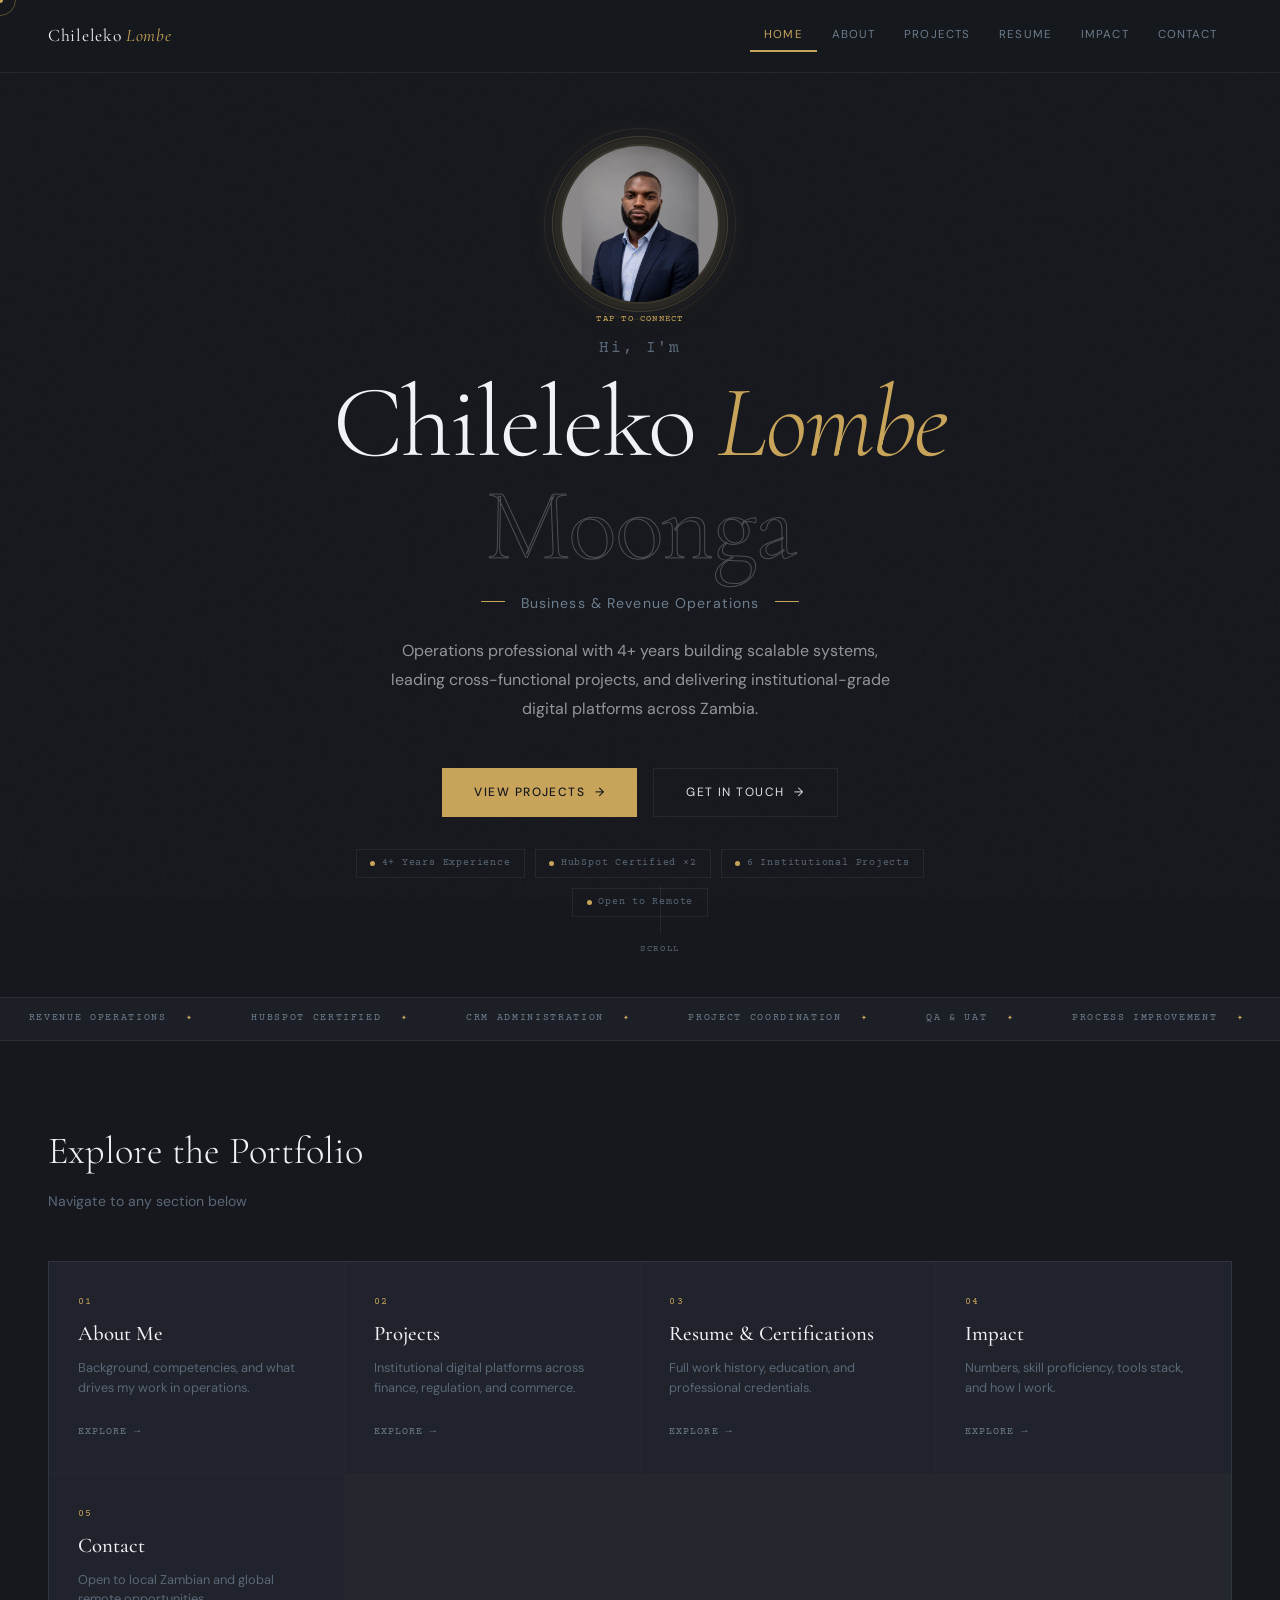
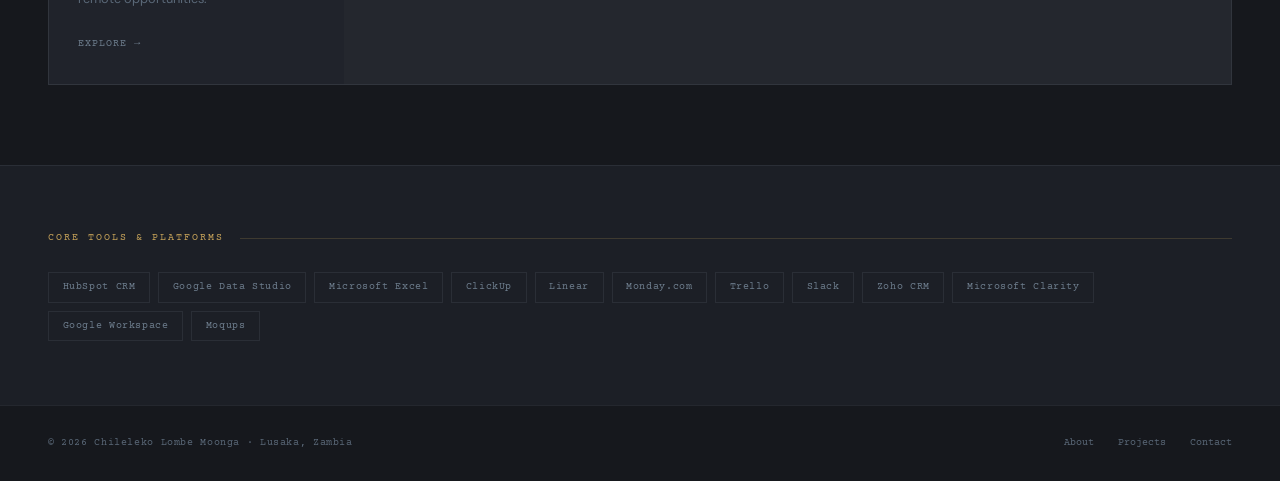
==== index.html @ 18886922 "Add files via upload" ====
<!DOCTYPE html>
<html lang="en">
<head>
  <meta charset="UTF-8"/>
  <meta name="viewport" content="width=device-width, initial-scale=1.0"/>
  <link rel="icon" type="image/svg+xml" href="favicon.svg">
  <meta name="theme-color" content="#1a1a1f">
  <title>Chileleko Lombe Moonga — Business & Revenue Operations</title>
  <link rel="preconnect" href="https://fonts.googleapis.com">
  <link href="https://fonts.googleapis.com/css2?family=Cormorant+Garamond:ital,wght@0,300;0,400;0,500;1,300;1,400&family=DM+Sans:wght@300;400;500&family=Courier+Prime&display=swap" rel="stylesheet">
  <style>
    *, *::before, *::after { box-sizing: border-box; margin: 0; padding: 0; }

    :root {
      color-scheme: dark;
      --bg:         #16181d;
      --bg-mid:     #1c1f26;
      --bg-card:    #20232b;
      --bg-hover:   #252931;
      --gold:       #c8a45a;
      --gold-light: #dfc07e;
      --silver:     #a8b4c0;
      --silver-dim: #6e7e8e;
      --cream:      #dde2e8;
      --white:      #f0f2f5;
      --muted:      #5a6878;
      --border:     rgba(168,180,192,0.1);
      --border-gold:rgba(200,164,90,0.2);
      --green:      #4db885;
    }

    html { scroll-behavior: smooth; background: #16181d; }

    body {
      font-family: 'DM Sans', sans-serif;
      background: #16181d !important;
      color: #dde2e8 !important;
      line-height: 1.6;
      overflow-x: hidden;
      min-height: 100vh;
      cursor: none;
    }

    /* ── CUSTOM CURSOR ── */
    .cursor-dot {
      width: 6px; height: 6px;
      background: var(--gold);
      border-radius: 50%;
      position: fixed; pointer-events: none; z-index: 9999;
      transform: translate(-50%, -50%);
      transition: transform 0.1s;
    }

    .cursor-ring {
      width: 32px; height: 32px;
      border: 1px solid rgba(200,164,90,0.4);
      border-radius: 50%;
      position: fixed; pointer-events: none; z-index: 9998;
      transform: translate(-50%, -50%);
      transition: all 0.15s ease;
    }

    .cursor-ring.hover {
      width: 48px; height: 48px;
      border-color: var(--gold);
      background: rgba(200,164,90,0.06);
    }

    /* ── GRAIN ── */
    body::after {
      content: '';
      position: fixed; inset: 0;
      background-image: url("data:image/svg+xml,%3Csvg viewBox='0 0 256 256' xmlns='http://www.w3.org/2000/svg'%3E%3Cfilter id='n'%3E%3CfeTurbulence type='fractalNoise' baseFrequency='0.9' numOctaves='4' stitchTiles='stitch'/%3E%3C/filter%3E%3Crect width='100%25' height='100%25' filter='url(%23n)' opacity='0.04'/%3E%3C/svg%3E");
      pointer-events: none; z-index: 1; opacity: 0.5;
    }

    /* ── NAV ── */
    nav {
      position: fixed; top: 0; left: 0; right: 0; z-index: 100;
      display: flex; justify-content: space-between; align-items: center;
      padding: 1.2rem 3rem;
      background: rgba(22,24,29,0.88);
      backdrop-filter: blur(16px);
      border-bottom: 1px solid var(--border);
    }

    .nav-logo {
      font-family: 'Cormorant Garamond', serif;
      font-size: 1.1rem; font-weight: 400; letter-spacing: 0.04em;
      color: var(--white); text-decoration: none;
    }

    .nav-logo em { font-style: italic; color: var(--gold); }

    .nav-links { display: flex; gap: 0; list-style: none; }

    .nav-links a {
      display: block; padding: 0.4rem 0.9rem;
      font-size: 0.72rem; letter-spacing: 0.1em; text-transform: uppercase;
      color: var(--silver-dim); text-decoration: none;
      border-bottom: 2px solid transparent;
      transition: color 0.2s, border-color 0.2s;
    }

    .nav-links a:hover, .nav-links a.active {
      color: var(--gold); border-color: var(--gold);
    }

    /* ── HERO ── */
    .hero {
      min-height: 100vh;
      position: relative; overflow: hidden;
      display: flex; flex-direction: column;
      align-items: center; justify-content: center;
      padding: 9rem 3rem 5rem;
      text-align: center;
    }

    /* Photo circle */
    .hero-photo-wrap {
      position: relative; z-index: 2; margin-bottom: 2rem;
      opacity: 0; animation: fadeSlideUp 0.8s ease forwards; animation-delay: 0.1s;
    }

    .hero-photo-circle {
      width: 160px; height: 160px; border-radius: 50%;
      overflow: hidden; position: relative;
      border: 2px solid var(--border-gold);
      box-shadow: 0 0 0 6px rgba(200,164,90,0.07), 0 0 40px rgba(200,164,90,0.12);
      transition: box-shadow 0.4s ease;
      cursor: pointer;
    }

    .hero-photo-circle:hover {
      box-shadow: 0 0 0 8px rgba(200,164,90,0.12), 0 0 60px rgba(200,164,90,0.2);
    }

    .hero-photo-circle img {
      width: 100%; height: 100%;
      object-fit: cover; object-position: center top;
      display: block; filter: grayscale(10%);
      transition: filter 0.4s ease, transform 0.4s ease;
    }

    .hero-photo-circle:hover img { filter: grayscale(0%); transform: scale(1.04); }

    /* Tap hint ring animation */
    .photo-ring {
      position: absolute; inset: -8px; border-radius: 50%;
      border: 1px solid rgba(200,164,90,0.25);
      animation: ringPulse 3s ease-in-out infinite;
      pointer-events: none;
    }

    .photo-ring-2 {
      position: absolute; inset: -16px; border-radius: 50%;
      border: 1px solid rgba(200,164,90,0.1);
      animation: ringPulse 3s ease-in-out infinite; animation-delay: 0.5s;
      pointer-events: none;
    }

    @keyframes ringPulse {
      0%,100% { opacity: 1; transform: scale(1); }
      50%      { opacity: 0.4; transform: scale(1.03); }
    }

    /* Tap hint label */
    .tap-hint {
      position: absolute; bottom: -22px; left: 50%; transform: translateX(-50%);
      font-family: 'Courier Prime', monospace;
      font-size: 0.55rem; letter-spacing: 0.14em; text-transform: uppercase;
      color: var(--gold); white-space: nowrap;
      animation: blink 2.5s ease-in-out infinite;
    }

    @keyframes blink { 0%,100%{opacity:1} 50%{opacity:0.25} }

    /* Reveal overlay */
    .reveal-overlay {
      position: fixed; inset: 0;
      background: rgba(22,24,29,0.96);
      backdrop-filter: blur(12px);
      display: flex; flex-direction: column;
      align-items: center; justify-content: center;
      gap: 1.4rem; padding: 2.5rem;
      opacity: 0; pointer-events: none;
      transition: opacity 0.35s ease;
      z-index: 999;
    }

    .reveal-overlay.show { opacity: 1; pointer-events: all; }

    .reveal-photo-mini {
      width: 72px; height: 72px; border-radius: 50%; overflow: hidden;
      border: 2px solid var(--border-gold);
      margin-bottom: 0.5rem;
    }

    .reveal-photo-mini img { width: 100%; height: 100%; object-fit: cover; object-position: center top; }

    .reveal-joke {
      font-family: 'Cormorant Garamond', serif;
      font-size: 1.15rem; font-style: italic;
      color: var(--gold-light); text-align: center; line-height: 1.65;
      max-width: 320px;
    }

    .reveal-divider {
      width: 40px; height: 1px; background: var(--border-gold);
    }

    .reveal-joke-punchline {
      font-family: 'Courier Prime', monospace;
      font-size: 0.6rem; letter-spacing: 0.1em; text-transform: uppercase;
      color: var(--muted); text-align: center;
    }

    .reveal-contact { display: flex; flex-direction: column; gap: 0.6rem; width: 100%; max-width: 300px; }

    .reveal-contact-item {
      display: flex; align-items: center; gap: 0.8rem;
      padding: 0.7rem 1rem;
      border: 1px solid var(--border);
      text-decoration: none;
      transition: border-color 0.2s, background 0.2s;
    }

    .reveal-contact-item:hover { border-color: var(--border-gold); background: var(--bg-card); }
    .reveal-contact-item svg { flex-shrink: 0; color: var(--gold); }
    .reveal-contact-item span { font-size: 0.82rem; color: var(--cream); }

    .reveal-close {
      font-family: 'Courier Prime', monospace;
      font-size: 0.62rem; letter-spacing: 0.14em; text-transform: uppercase;
      color: var(--muted); cursor: pointer; margin-top: 0.5rem;
      transition: color 0.2s;
    }

    .reveal-close:hover { color: var(--gold); }

    /* Hero text */
    .hero-content {
      position: relative; z-index: 2;
      display: flex; flex-direction: column;
      align-items: center; max-width: 700px;
    }

    .hero-greeting {
      font-size: 1rem; color: var(--muted); margin-bottom: 0.6rem;
      font-family: 'Courier Prime', monospace; letter-spacing: 0.1em;
      opacity: 0; animation: fadeSlideUp 0.7s ease forwards; animation-delay: 0.3s;
    }

    .hero-name {
      font-family: 'Cormorant Garamond', serif;
      font-size: clamp(3rem, 8vw, 6.5rem);
      font-weight: 300; line-height: 1; letter-spacing: -0.02em;
      color: var(--white); margin-bottom: 1rem;
      opacity: 0; animation: fadeSlideUp 0.8s ease forwards; animation-delay: 0.4s;
    }

    .hero-name .italic { font-style: italic; color: var(--gold); }
    .hero-name .outline { -webkit-text-stroke: 1px rgba(240,242,245,0.25); color: transparent; }

    .hero-role-wrap {
      display: flex; align-items: center; gap: 1rem; margin-bottom: 1.6rem;
      opacity: 0; animation: fadeSlideUp 0.8s ease forwards; animation-delay: 0.5s;
    }

    .role-line { width: 24px; height: 1px; background: var(--gold); flex-shrink: 0; }

    .hero-role {
      font-size: 0.88rem; letter-spacing: 0.08em;
      color: var(--silver-dim); overflow: hidden; height: 1.4em;
    }

    .role-ticker::before { content: "Business & Revenue Operations"; animation: tickerText 8s steps(1) infinite; }

    @keyframes tickerText {
      0%   { content: "Business & Revenue Operations"; }
      25%  { content: "CRM & HubSpot Specialist"; }
      50%  { content: "Cross-functional Project Coordinator"; }
      75%  { content: "QA & Process Improvement"; }
    }

    .hero-desc {
      font-size: 1rem; color: rgba(221,226,232,0.62);
      max-width: 520px; line-height: 1.8; margin-bottom: 2.8rem; text-align: center;
      opacity: 0; animation: fadeSlideUp 0.8s ease forwards; animation-delay: 0.6s;
    }

    .hero-ctas {
      display: flex; gap: 1rem; flex-wrap: wrap; justify-content: center;
      opacity: 0; animation: fadeSlideUp 0.8s ease forwards; animation-delay: 0.72s;
    }

    .btn-primary {
      position: relative; overflow: hidden;
      display: inline-flex; align-items: center; gap: 0.6rem;
      padding: 0.85rem 2rem;
      background: var(--gold); color: var(--bg);
      font-size: 0.75rem; font-weight: 500; letter-spacing: 0.12em; text-transform: uppercase;
      text-decoration: none; border: none; cursor: none;
      transition: transform 0.2s;
    }

    .btn-primary::before {
      content: ''; position: absolute; inset: 0;
      background: linear-gradient(120deg, transparent 30%, rgba(255,255,255,0.2) 50%, transparent 70%);
      transform: translateX(-100%); transition: transform 0.5s ease;
    }

    .btn-primary:hover { transform: translateY(-2px); }
    .btn-primary:hover::before { transform: translateX(100%); }
    .btn-arrow { display: inline-block; transition: transform 0.25s; }
    .btn-primary:hover .btn-arrow { transform: translateX(4px); }

    .btn-ghost {
      position: relative; overflow: hidden;
      display: inline-flex; align-items: center; gap: 0.6rem;
      padding: 0.85rem 2rem; background: transparent; color: var(--cream);
      font-size: 0.75rem; letter-spacing: 0.12em; text-transform: uppercase;
      text-decoration: none; border: 1px solid var(--border); cursor: none;
      transition: border-color 0.25s, color 0.25s, transform 0.2s;
    }

    .btn-ghost::before {
      content: ''; position: absolute; inset: 0;
      background: var(--border); transform: scaleX(0); transform-origin: left;
      transition: transform 0.3s ease;
    }

    .btn-ghost:hover { border-color: var(--silver); color: var(--white); transform: translateY(-2px); }
    .btn-ghost:hover::before { transform: scaleX(1); }
    .btn-ghost span, .btn-ghost .btn-arrow { position: relative; z-index: 1; }
    .btn-ghost .btn-arrow { transition: transform 0.25s; }
    .btn-ghost:hover .btn-arrow { transform: translateX(4px); }

    /* Stat chips below buttons */
    .hero-chips {
      display: flex; gap: 0.6rem; flex-wrap: wrap; justify-content: center;
      margin-top: 2rem;
      opacity: 0; animation: fadeSlideUp 0.8s ease forwards; animation-delay: 0.85s;
    }

    .hero-chip {
      display: flex; align-items: center; gap: 0.4rem;
      padding: 0.35rem 0.85rem;
      border: 1px solid var(--border);
      font-family: 'Courier Prime', monospace;
      font-size: 0.62rem; letter-spacing: 0.08em; color: var(--muted);
      transition: border-color 0.2s, color 0.2s;
    }

    .hero-chip:hover { border-color: var(--border-gold); color: var(--gold); }
    .hero-chip-dot { width: 5px; height: 5px; border-radius: 50%; background: var(--gold); flex-shrink: 0; }

    /* Scroll indicator */
    .scroll-indicator {
      position: absolute; bottom: 2.5rem; left: 50%; transform: translateX(-50%);
      display: flex; flex-direction: column; align-items: center; gap: 0.5rem;
      opacity: 0; animation: fadeSlideUp 0.8s ease forwards; animation-delay: 1s;
      z-index: 2;
    }

    .scroll-track {
      width: 1px; height: 48px; background: var(--border);
      position: relative; overflow: hidden;
    }

    .scroll-fill {
      position: absolute; top: 0; left: 0; right: 0; background: var(--gold);
      animation: scrollFill 2s ease-in-out infinite;
    }

    @keyframes scrollFill {
      0%   { height: 0%; top: 0; }
      50%  { height: 100%; top: 0; }
      100% { height: 0%; top: 100%; }
    }

    .scroll-text {
      font-family: 'Courier Prime', monospace;
      font-size: 0.58rem; letter-spacing: 0.18em; text-transform: uppercase; color: var(--muted);
    }

    @keyframes fadeSlideUp { from{opacity:0;transform:translateY(20px)} to{opacity:1;transform:translateY(0)} }

    @media (max-width: 768px) {
      .hero { padding: 8rem 1.4rem 4rem; }
      .hero-photo-circle { width: 130px; height: 130px; }
    }

    @media (max-width: 520px) {
      .nav-links { display: none; }
      body { cursor: auto; }
      .cursor-dot, .cursor-ring { display: none; }
      .btn-primary, .btn-ghost { cursor: pointer; }
    }

    
        /* ── MARQUEE ── */
    .marquee-wrap {
      overflow: hidden; border-top: 1px solid var(--border);
      border-bottom: 1px solid var(--border);
      padding: 0.8rem 0;
      background: var(--bg-mid);
      position: relative; z-index: 2;
    }

    .marquee-track {
      display: flex; width: max-content;
      animation: marquee 24s linear infinite;
    }

    .marquee-item {
      display: inline-flex; align-items: center; gap: 1.2rem;
      padding: 0 1.8rem;
      font-family: 'Courier Prime', monospace;
      font-size: 0.65rem; letter-spacing: 0.16em; text-transform: uppercase;
      color: var(--silver-dim); white-space: nowrap;
    }

    .marquee-item .dot { color: var(--gold); font-size: 0.45rem; }

    @keyframes marquee { from{transform:translateX(0)} to{transform:translateX(-50%)} }

    /* ── QUICK NAV CARDS ── */
    .cards-section {
      position: relative; z-index: 2;
      padding: 5rem 3rem;
    }

    .cards-heading {
      font-family: 'Cormorant Garamond', serif;
      font-size: clamp(1.6rem, 3vw, 2.4rem); font-weight: 300;
      color: var(--white); margin-bottom: 0.5rem;
    }

    .cards-sub {
      font-size: 0.88rem; color: var(--muted);
      margin-bottom: 3rem;
    }

    .cards-grid {
      display: grid;
      grid-template-columns: repeat(auto-fill, minmax(260px, 1fr));
      gap: 1px; background: var(--border);
      border: 1px solid var(--border);
    }

    .nav-card {
      background: var(--bg-card);
      padding: 2rem 1.8rem;
      text-decoration: none;
      display: flex; flex-direction: column;
      gap: 0.5rem;
      transition: background 0.25s;
      position: relative; overflow: hidden;
      cursor: none;
    }

    .nav-card-shine {
      position: absolute; inset: 0;
      background: linear-gradient(135deg, transparent 40%, rgba(200,164,90,0.04) 60%, transparent 80%);
      opacity: 0; transition: opacity 0.3s;
    }

    .nav-card:hover { background: var(--bg-hover); }
    .nav-card:hover .nav-card-shine { opacity: 1; }

    .nav-card-bar {
      position: absolute; bottom: 0; left: 0;
      height: 2px; width: 0;
      background: linear-gradient(to right, var(--gold), var(--gold-light));
      transition: width 0.35s ease;
    }

    .nav-card:hover .nav-card-bar { width: 100%; }

    .nav-card-num {
      font-family: 'Courier Prime', monospace;
      font-size: 0.6rem; letter-spacing: 0.14em; color: var(--gold);
    }

    .nav-card-title {
      font-family: 'Cormorant Garamond', serif;
      font-size: 1.3rem; font-weight: 500; color: var(--white);
    }

    .nav-card-desc {
      font-size: 0.8rem; color: var(--muted); line-height: 1.5;
    }

    .nav-card-arrow {
      margin-top: auto; padding-top: 1.2rem;
      font-size: 0.9rem; color: var(--silver-dim);
      display: flex; align-items: center; gap: 0.4rem;
      font-family: 'Courier Prime', monospace;
      font-size: 0.65rem; letter-spacing: 0.1em; text-transform: uppercase;
      transition: color 0.2s, gap 0.2s;
    }

    .nav-card:hover .nav-card-arrow { color: var(--gold); gap: 0.7rem; }

    /* ── TOOLS STRIP ── */
    .tools-strip {
      position: relative; z-index: 2;
      padding: 4rem 3rem;
      border-top: 1px solid var(--border);
      background: var(--bg-mid);
    }

    .tools-label {
      font-family: 'Courier Prime', monospace;
      font-size: 0.62rem; letter-spacing: 0.2em; text-transform: uppercase;
      color: var(--gold); margin-bottom: 1.6rem;
      display: flex; align-items: center; gap: 1rem;
    }

    .tools-label::after {
      content: ''; flex: 1; height: 1px; background: var(--border-gold);
    }

    .tools-row { display: flex; flex-wrap: wrap; gap: 0.5rem; }

    .tool-chip {
      padding: 0.38rem 0.85rem;
      border: 1px solid var(--border);
      background: transparent;
      font-family: 'Courier Prime', monospace;
      font-size: 0.65rem; letter-spacing: 0.06em;
      color: var(--silver-dim);
      transition: border-color 0.2s, color 0.2s, background 0.2s;
    }

    .tool-chip:hover {
      border-color: var(--gold); color: var(--gold);
      background: rgba(200,164,90,0.05);
    }

    /* ── FOOTER ── */
    footer {
      position: relative; z-index: 2;
      padding: 1.8rem 3rem;
      border-top: 1px solid var(--border);
      display: flex; justify-content: space-between; align-items: center;
    }

    .footer-copy {
      font-family: 'Courier Prime', monospace;
      font-size: 0.65rem; color: var(--muted); letter-spacing: 0.06em;
    }

    .footer-links { display: flex; gap: 1.5rem; }

    .footer-links a {
      font-family: 'Courier Prime', monospace;
      font-size: 0.65rem; color: var(--muted);
      text-decoration: none; transition: color 0.2s;
    }

    .footer-links a:hover { color: var(--gold); }

    /* ── ANIMATIONS ── */
    @keyframes fadeSlideUp {
      from { opacity: 0; transform: translateY(24px); }
      to   { opacity: 1; transform: translateY(0); }
    }

    @keyframes fadeSlideLeft {
      from { opacity: 0; transform: translateX(24px); }
      to   { opacity: 1; transform: translateX(0); }
    }

    /* ── RESPONSIVE ── */
    @media (max-width: 960px) {
      .hero {
        grid-template-columns: 1fr;
        grid-template-rows: auto auto auto;
      }
      .hero-photo-wrap { grid-column: 1; grid-row: 1; margin-bottom: 1rem; }
      .hero-photo-frame { width: 160px; height: 200px; margin: 0 auto; }
      .hero-content { grid-column: 1 !important; grid-row: 2 !important; }
      .scroll-indicator { grid-column: 1; grid-row: 3; position: static; margin-top: 2rem; flex-direction: row; }
    }

    @media (max-width: 768px) {
      nav { padding: 1rem 1.4rem; }
      .nav-links a { padding: 0.4rem 0.55rem; font-size: 0.65rem; }
      .hero { padding: 8rem 1.4rem 4rem; }
      .cards-section, .tools-strip { padding-left: 1.4rem; padding-right: 1.4rem; }
      .scroll-indicator { display: none; }
      footer { padding: 1.5rem 1.4rem; flex-direction: column; gap: 0.8rem; }
    }

    @media (max-width: 520px) {
      .nav-links { display: none; }
      body { cursor: auto; }
      .cursor-dot, .cursor-ring { display: none; }
    }
  </style>
</head>
<body>

<div class="cursor-dot" id="cursorDot"></div>
<div class="cursor-ring" id="cursorRing"></div>

<nav>
  <a class="nav-logo" href="index.html">Chileleko <em>Lombe</em></a>
  <ul class="nav-links">
    <li><a href="index.html" class="active">Home</a></li>
    <li><a href="about.html">About</a></li>
    <li><a href="projects.html">Projects</a></li>
    <li><a href="resume.html">Resume</a></li>
    <li><a href="impact.html">Impact</a></li>
    <li><a href="contact.html">Contact</a></li>
  </ul>
</nav>

<!-- HERO -->
<section class="hero">
  <div class="hero-orb orb-1"></div>
  <div class="hero-orb orb-2"></div>
  <div class="hero-orb orb-3"></div>
  <div class="hero-grid"></div>

  <!-- Reveal overlay (tap on photo) -->
  <div class="reveal-overlay" id="revealOverlay" onclick="closeReveal(event)">
    <div class="reveal-photo-mini">
      <img src="profile.jpg" alt="Chileleko Lombe Moonga"/>
    </div>
    <div class="reveal-joke">"I don't always close deals — but when I do, I've already automated the follow-up sequence."</div>
    <div class="reveal-divider"></div>
    <div class="reveal-joke-punchline">— A RevOps professional, probably</div>
    <div class="reveal-contact">
      <a href="mailto:ChilelekoLM@Outlook.com" class="reveal-contact-item">
        <svg width="14" height="14" viewBox="0 0 24 24" fill="none" stroke="currentColor" stroke-width="1.5"><rect x="2" y="4" width="20" height="16" rx="2"/><polyline points="2,4 12,13 22,4"/></svg>
        <span>ChilelekoLM@Outlook.com</span>
      </a>
      <a href="tel:+260779595783" class="reveal-contact-item">
        <svg width="14" height="14" viewBox="0 0 24 24" fill="none" stroke="currentColor" stroke-width="1.5"><path d="M22 16.92v3a2 2 0 0 1-2.18 2 19.79 19.79 0 0 1-8.63-3.07A19.5 19.5 0 0 1 4.15 12a19.79 19.79 0 0 1-3.07-8.67A2 2 0 0 1 3.06 2h3a2 2 0 0 1 2 1.72c.127.96.361 1.903.7 2.81a2 2 0 0 1-.45 2.11L7.09 9.91a16 16 0 0 0 6 6l1.27-1.27a2 2 0 0 1 2.11-.45c.907.339 1.85.573 2.81.7A2 2 0 0 1 21 16.92z"/></svg>
        <span>+260 779 595 783</span>
      </a>
    </div>
    <span class="reveal-close" onclick="closeReveal()">✕ tap anywhere to close</span>
  </div>

  <!-- Circular photo -->
  <div class="hero-photo-wrap">
    <div class="hero-photo-circle" onclick="openReveal()" id="photoCircle">
      <img src="profile.jpg" alt="Chileleko Lombe Moonga"/>
    </div>
    <div class="photo-ring"></div>
    <div class="photo-ring-2"></div>
    <span class="tap-hint">tap to connect</span>
  </div>

  <!-- Text content -->
  <div class="hero-content">
    <div class="hero-greeting">Hi, I'm</div>
    <h1 class="hero-name">
      Chileleko <span class="italic">Lombe</span><br>
      <span class="outline">Moonga</span>
    </h1>
    <div class="hero-role-wrap">
      <span class="role-line"></span>
      <span class="hero-role"><span class="role-ticker"></span></span>
      <span class="role-line"></span>
    </div>
    <p class="hero-desc">
      Operations professional with 4+ years building scalable systems, leading cross-functional projects, and delivering institutional-grade digital platforms across Zambia.
    </p>
    <div class="hero-ctas">
      <a href="projects.html" class="btn-primary">View Projects <span class="btn-arrow">→</span></a>
      <a href="contact.html" class="btn-ghost"><span>Get in Touch</span><span class="btn-arrow">→</span></a>
    </div>
    <div class="hero-chips">
      <span class="hero-chip"><span class="hero-chip-dot"></span>4+ Years Experience</span>
      <span class="hero-chip"><span class="hero-chip-dot"></span>HubSpot Certified ×2</span>
      <span class="hero-chip"><span class="hero-chip-dot"></span>6 Institutional Projects</span>
      <span class="hero-chip"><span class="hero-chip-dot"></span>Open to Remote</span>
    </div>
  </div>

  <div class="scroll-indicator">
    <div class="scroll-track"><div class="scroll-fill"></div></div>
    <span class="scroll-text">Scroll</span>
  </div>
</section>

<!-- MARQUEE -->
<div class="marquee-wrap" aria-hidden="true">
  <div class="marquee-track">
    <span class="marquee-item">Revenue Operations <span class="dot">✦</span></span>
    <span class="marquee-item">HubSpot Certified <span class="dot">✦</span></span>
    <span class="marquee-item">CRM Administration <span class="dot">✦</span></span>
    <span class="marquee-item">Project Coordination <span class="dot">✦</span></span>
    <span class="marquee-item">QA &amp; UAT <span class="dot">✦</span></span>
    <span class="marquee-item">Process Improvement <span class="dot">✦</span></span>
    <span class="marquee-item">KPI Dashboards <span class="dot">✦</span></span>
    <span class="marquee-item">Workflow Automation <span class="dot">✦</span></span>
    <span class="marquee-item">Vendor Management <span class="dot">✦</span></span>
    <span class="marquee-item">Stakeholder Communication <span class="dot">✦</span></span>
    <span class="marquee-item">Revenue Operations <span class="dot">✦</span></span>
    <span class="marquee-item">HubSpot Certified <span class="dot">✦</span></span>
    <span class="marquee-item">CRM Administration <span class="dot">✦</span></span>
    <span class="marquee-item">Project Coordination <span class="dot">✦</span></span>
    <span class="marquee-item">QA &amp; UAT <span class="dot">✦</span></span>
    <span class="marquee-item">Process Improvement <span class="dot">✦</span></span>
    <span class="marquee-item">KPI Dashboards <span class="dot">✦</span></span>
    <span class="marquee-item">Workflow Automation <span class="dot">✦</span></span>
    <span class="marquee-item">Vendor Management <span class="dot">✦</span></span>
    <span class="marquee-item">Stakeholder Communication <span class="dot">✦</span></span>
  </div>
</div>

<!-- CARDS -->
<section class="cards-section">
  <h2 class="cards-heading">Explore the Portfolio</h2>
  <p class="cards-sub">Navigate to any section below</p>
  <div class="cards-grid">
    <a href="about.html" class="nav-card">
      <div class="nav-card-shine"></div>
      <span class="nav-card-num">01</span>
      <span class="nav-card-title">About Me</span>
      <span class="nav-card-desc">Background, competencies, and what drives my work in operations.</span>
      <span class="nav-card-arrow">Explore →</span>
      <div class="nav-card-bar"></div>
    </a>
    <a href="projects.html" class="nav-card">
      <div class="nav-card-shine"></div>
      <span class="nav-card-num">02</span>
      <span class="nav-card-title">Projects</span>
      <span class="nav-card-desc">Institutional digital platforms across finance, regulation, and commerce.</span>
      <span class="nav-card-arrow">Explore →</span>
      <div class="nav-card-bar"></div>
    </a>
    <a href="resume.html" class="nav-card">
      <div class="nav-card-shine"></div>
      <span class="nav-card-num">03</span>
      <span class="nav-card-title">Resume &amp; Certifications</span>
      <span class="nav-card-desc">Full work history, education, and professional credentials.</span>
      <span class="nav-card-arrow">Explore →</span>
      <div class="nav-card-bar"></div>
    </a>
    <a href="impact.html" class="nav-card">
      <div class="nav-card-shine"></div>
      <span class="nav-card-num">04</span>
      <span class="nav-card-title">Impact</span>
      <span class="nav-card-desc">Numbers, skill proficiency, tools stack, and how I work.</span>
      <span class="nav-card-arrow">Explore →</span>
      <div class="nav-card-bar"></div>
    </a>
    <a href="contact.html" class="nav-card">
      <div class="nav-card-shine"></div>
      <span class="nav-card-num">05</span>
      <span class="nav-card-title">Contact</span>
      <span class="nav-card-desc">Open to local Zambian and global remote opportunities.</span>
      <span class="nav-card-arrow">Explore →</span>
      <div class="nav-card-bar"></div>
    </a>
  </div>
</section>

<!-- TOOLS -->
<div class="tools-strip">
  <div class="tools-label">Core Tools &amp; Platforms</div>
  <div class="tools-row">
    <span class="tool-chip">HubSpot CRM</span>
    <span class="tool-chip">Google Data Studio</span>
    <span class="tool-chip">Microsoft Excel</span>
    <span class="tool-chip">ClickUp</span>
    <span class="tool-chip">Linear</span>
    <span class="tool-chip">Monday.com</span>
    <span class="tool-chip">Trello</span>
    <span class="tool-chip">Slack</span>
    <span class="tool-chip">Zoho CRM</span>
    <span class="tool-chip">Microsoft Clarity</span>
    <span class="tool-chip">Google Workspace</span>
    <span class="tool-chip">Moqups</span>
  </div>
</div>

<footer>
  <span class="footer-copy">© 2026 Chileleko Lombe Moonga · Lusaka, Zambia</span>
  <div class="footer-links">
    <a href="about.html">About</a>
    <a href="projects.html">Projects</a>
    <a href="contact.html">Contact</a>
  </div>
</footer>

<script>
  // Photo reveal
  function openReveal() {
    document.getElementById('revealOverlay').classList.add('show');
    document.body.style.overflow = 'hidden';
  }

  function closeReveal(e) {
    if (e && e.target.closest('.reveal-contact-item')) return;
    document.getElementById('revealOverlay').classList.remove('show');
    document.body.style.overflow = '';
  }

  // Custom cursor
  const dot  = document.getElementById('cursorDot');
  const ring = document.getElementById('cursorRing');
  let mx = 0, my = 0, rx = 0, ry = 0;

  document.addEventListener('mousemove', e => { mx = e.clientX; my = e.clientY; });

  function animCursor() {
    dot.style.left  = mx + 'px';
    dot.style.top   = my + 'px';
    rx += (mx - rx) * 0.12;
    ry += (my - ry) * 0.12;
    ring.style.left = rx + 'px';
    ring.style.top  = ry + 'px';
    requestAnimationFrame(animCursor);
  }
  animCursor();

  document.querySelectorAll('a, button, .tool-chip, .floater-item').forEach(el => {
    el.addEventListener('mouseenter', () => ring.classList.add('hover'));
    el.addEventListener('mouseleave', () => ring.classList.remove('hover'));
  });
</script>
</body>
</html>
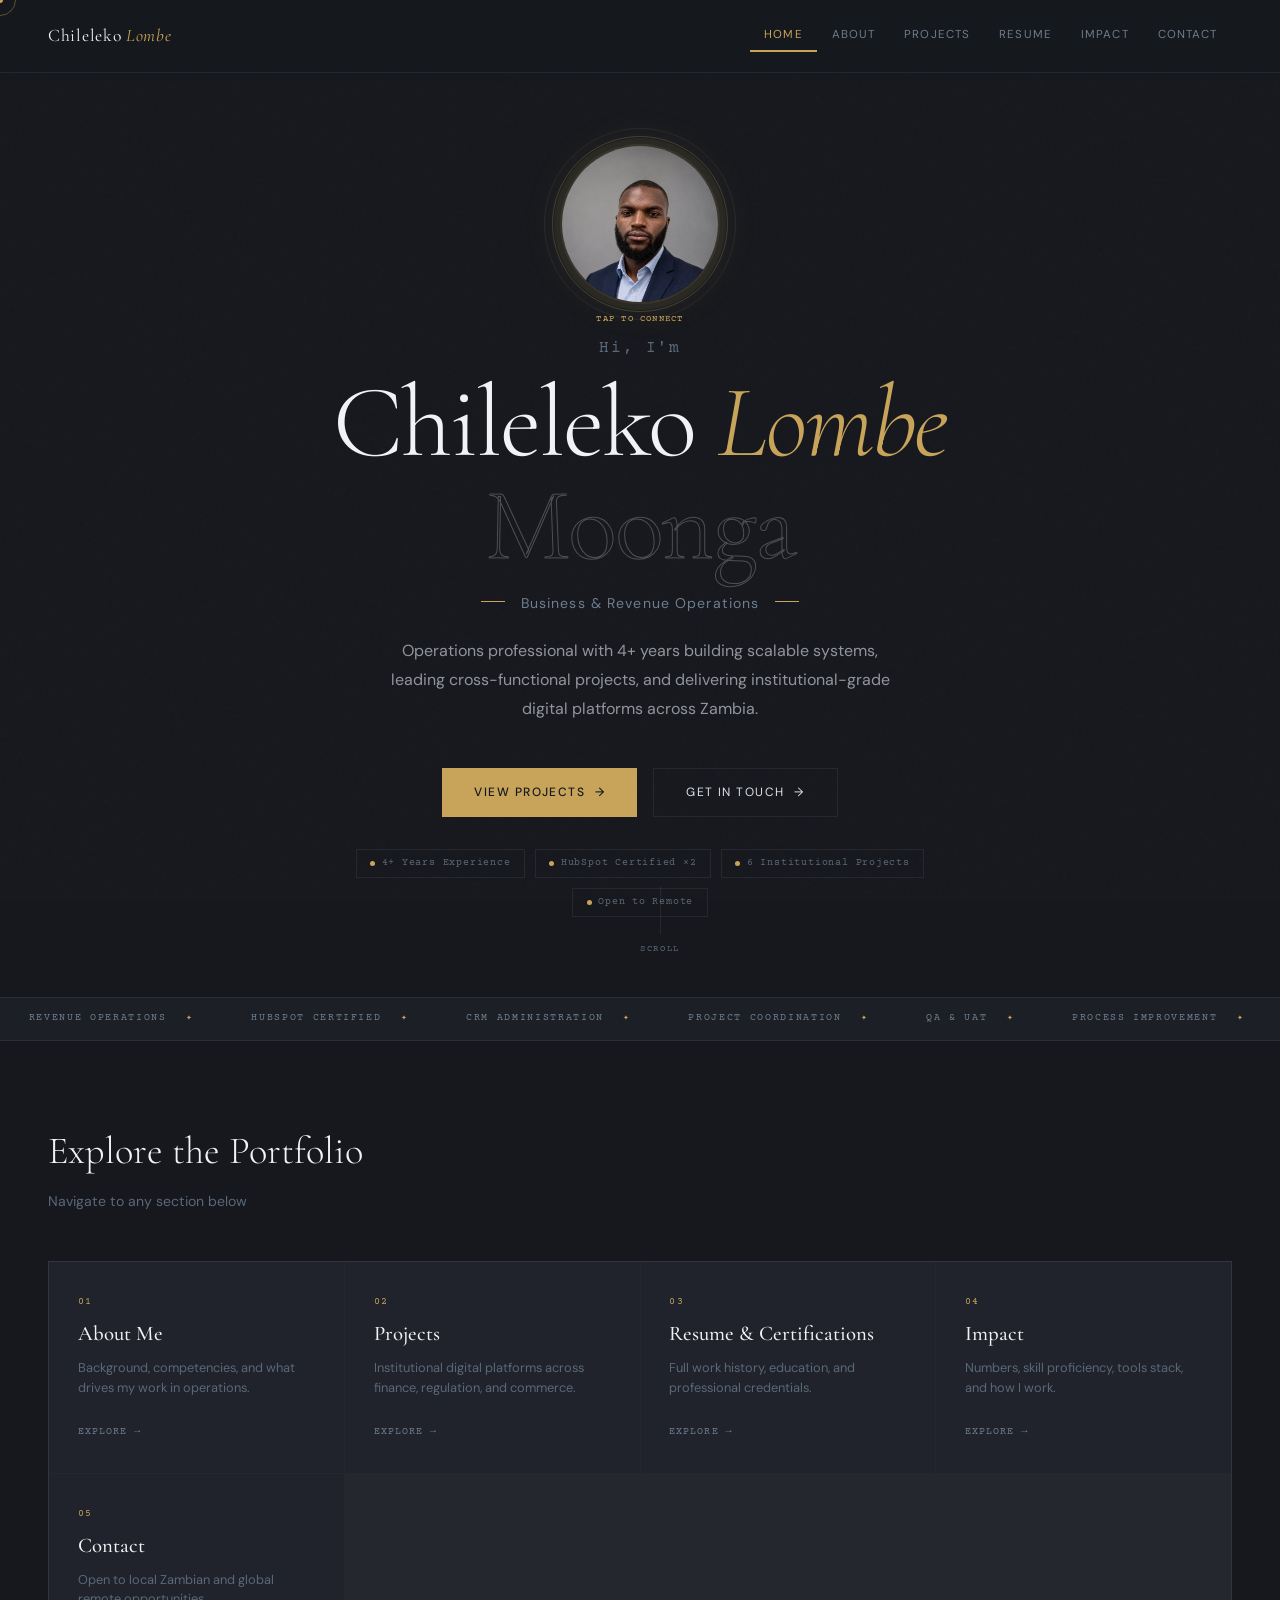
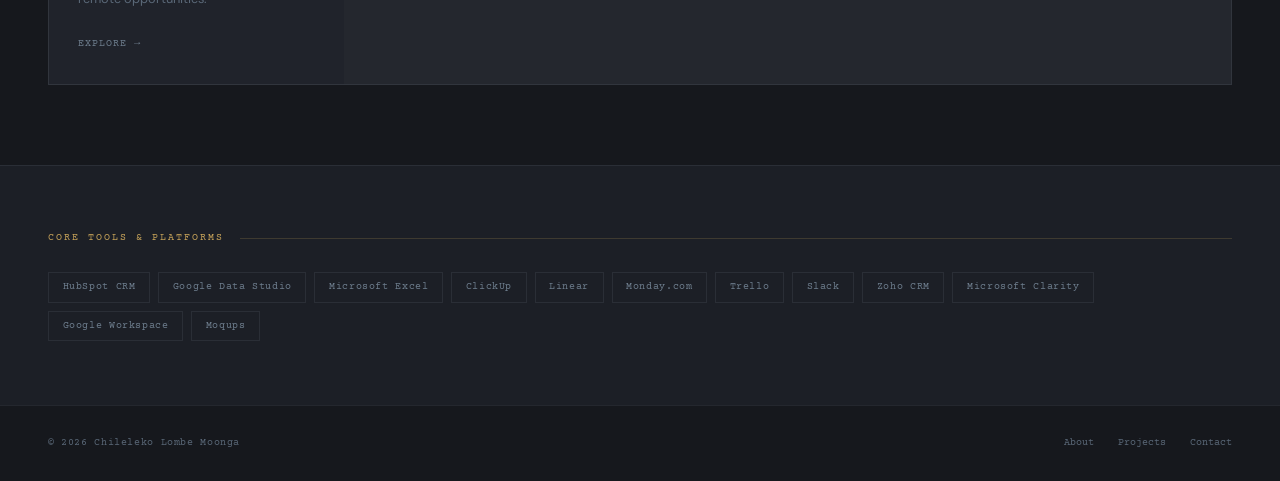
==== commit 83097182: "Update index.html" ====
--- a/index.html
+++ b/index.html
@@ -783,7 +783,7 @@
 </div>
 
 <footer>
-  <span class="footer-copy">© 2026 Chileleko Lombe Moonga · Lusaka, Zambia</span>
+  <span class="footer-copy">© 2026 Chileleko Lombe Moonga</span>
   <div class="footer-links">
     <a href="about.html">About</a>
     <a href="projects.html">Projects</a>
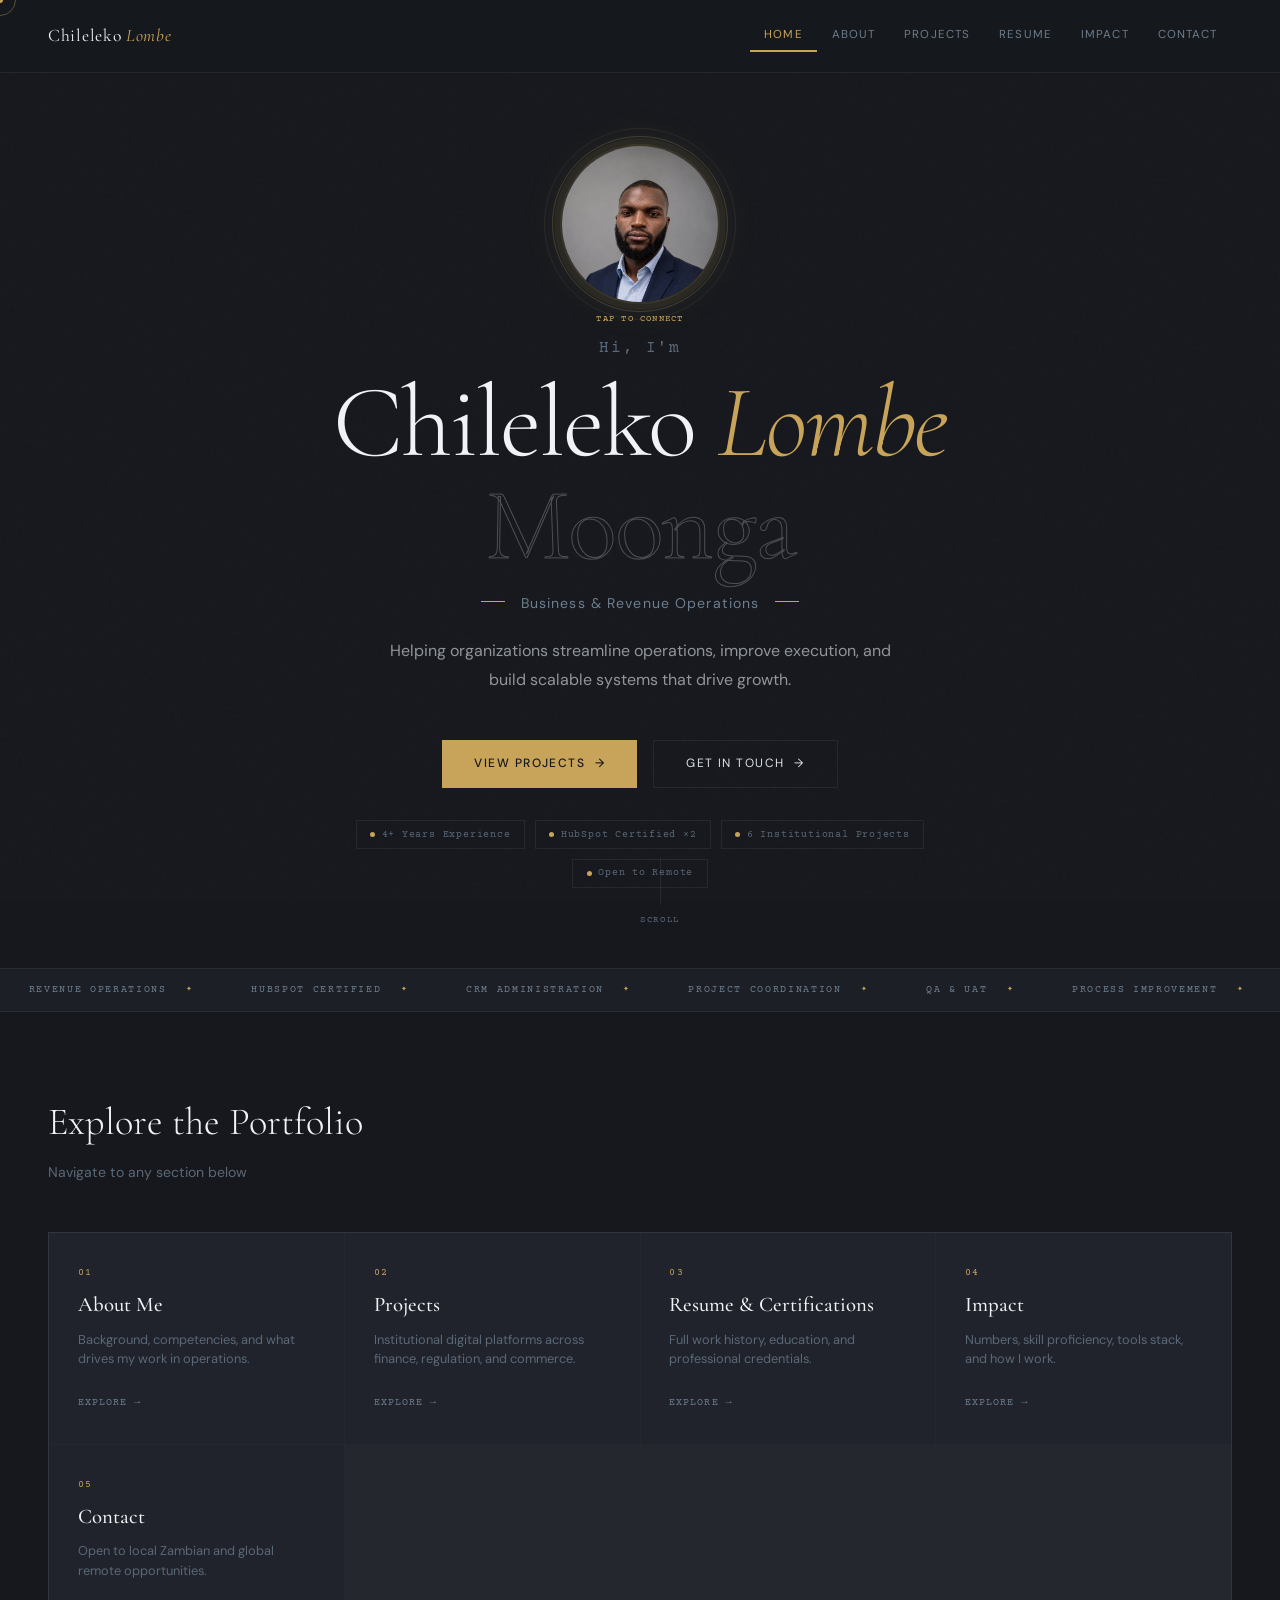
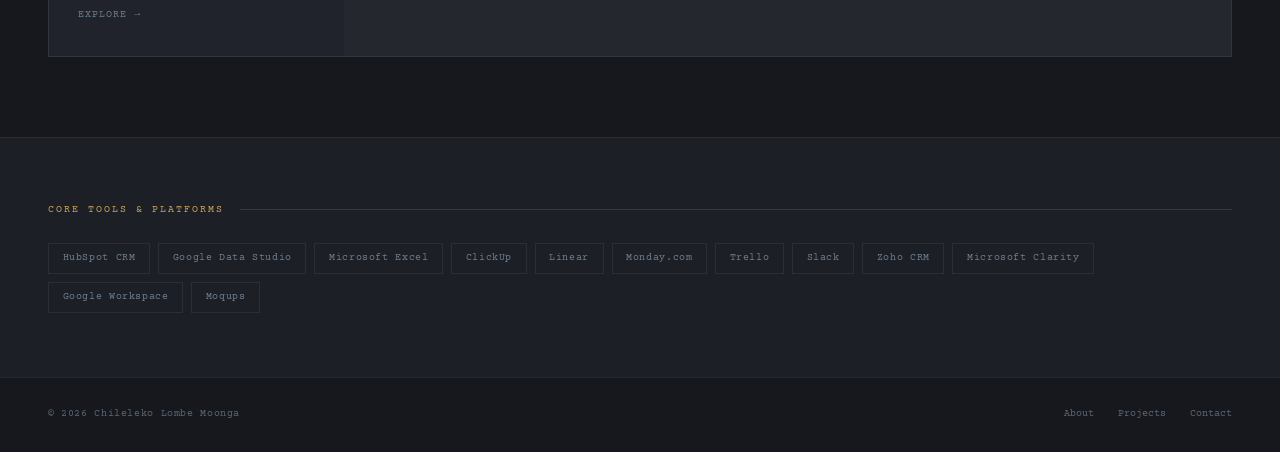
==== commit 459a533b: "Update index.html" ====
--- a/index.html
+++ b/index.html
@@ -669,7 +669,7 @@
       <span class="role-line"></span>
     </div>
     <p class="hero-desc">
-      Operations professional with 4+ years building scalable systems, leading cross-functional projects, and delivering institutional-grade digital platforms across Zambia.
+      Helping organizations streamline operations, improve execution, and build scalable systems that drive growth.
     </p>
     <div class="hero-ctas">
       <a href="projects.html" class="btn-primary">View Projects <span class="btn-arrow">→</span></a>
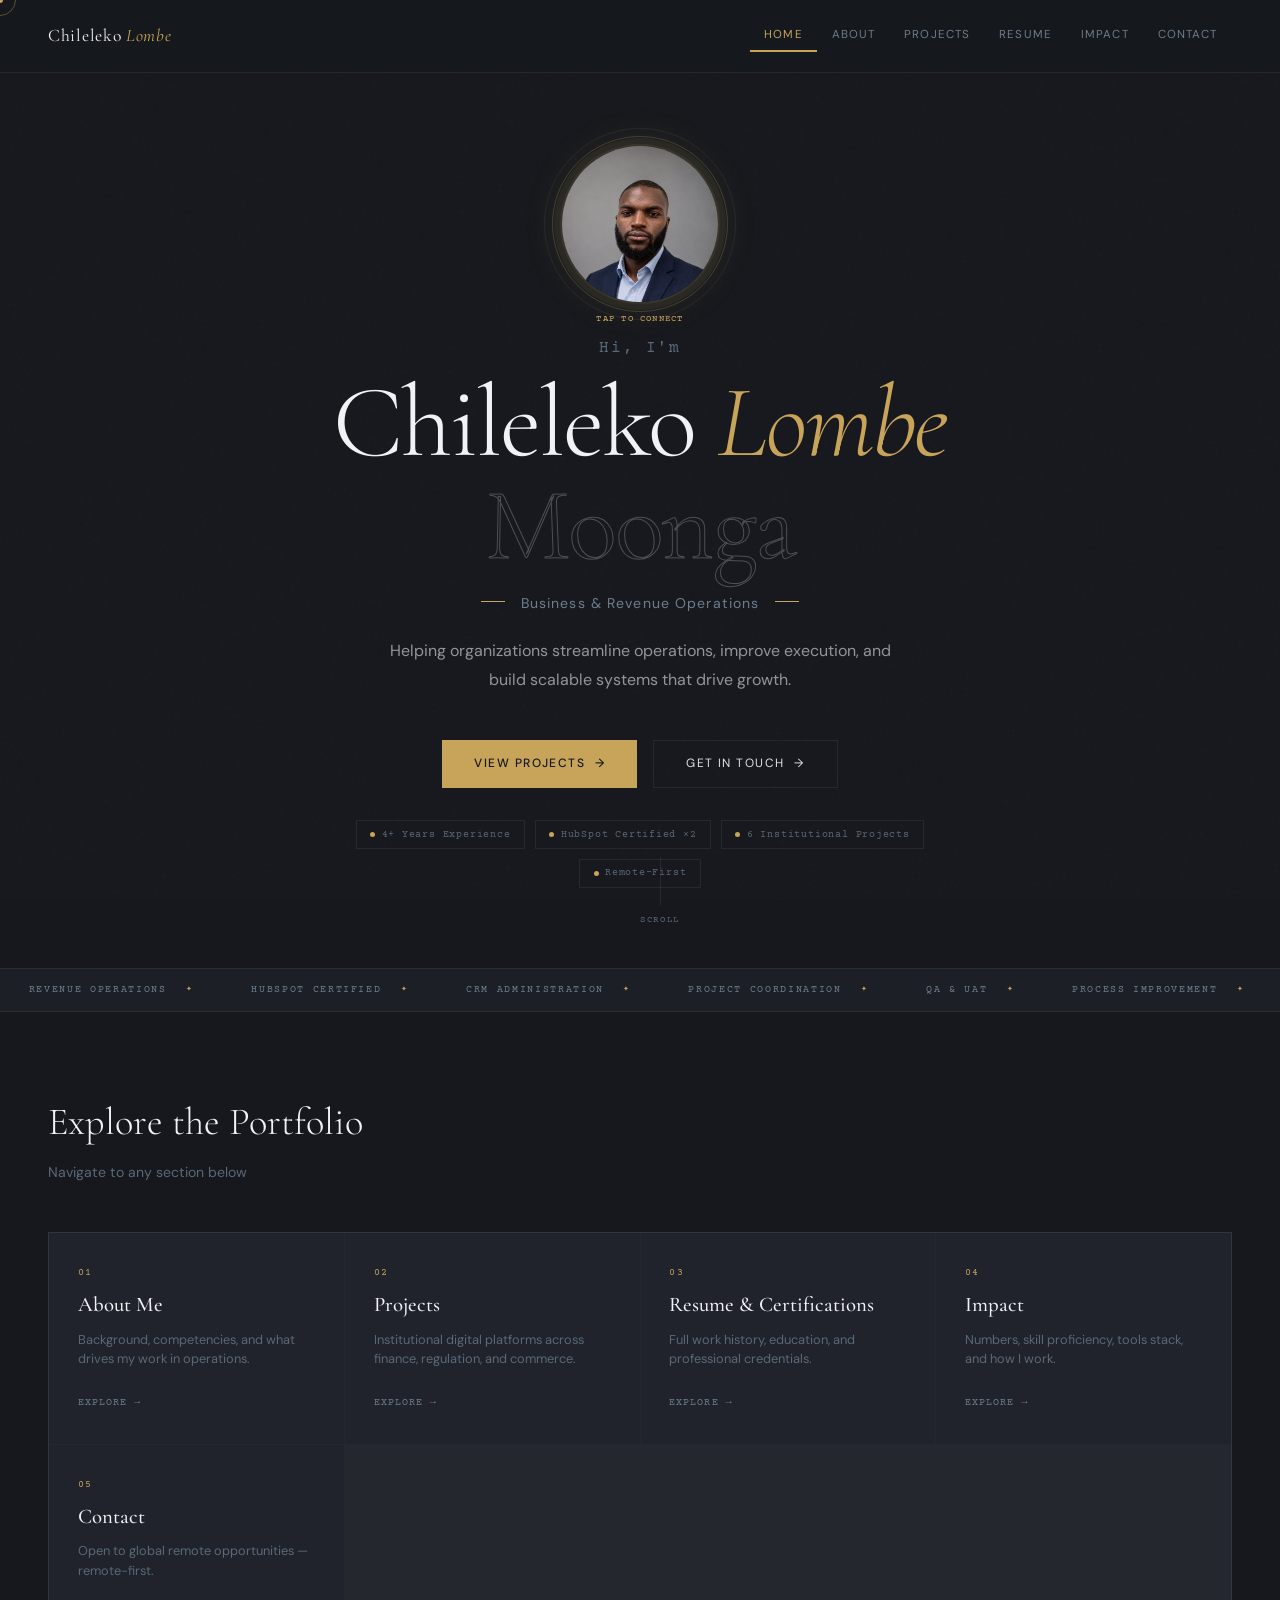
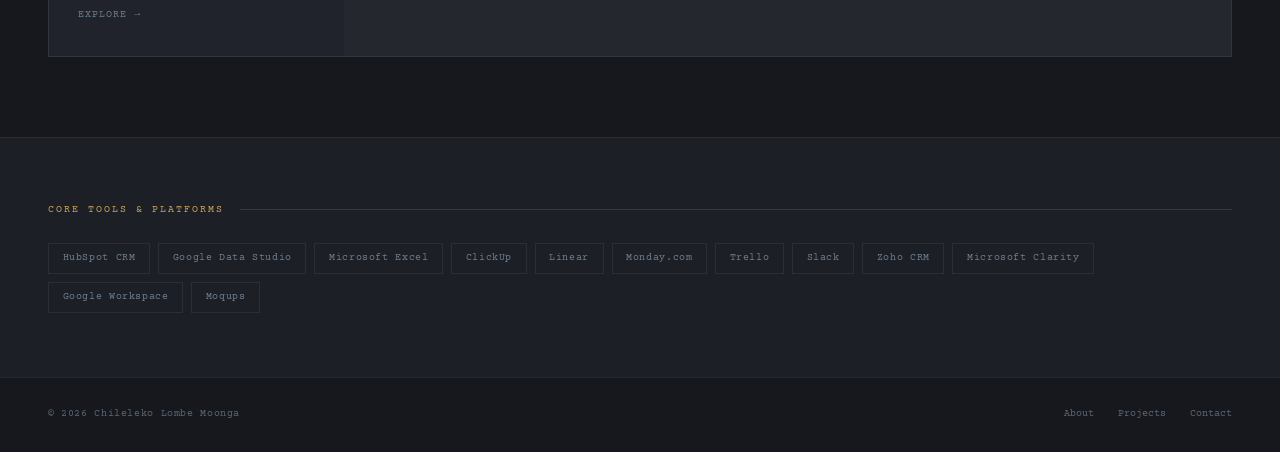
==== commit 230a77aa: "Update index.html" ====
--- a/index.html
+++ b/index.html
@@ -630,7 +630,7 @@
     <div class="reveal-photo-mini">
       <img src="profile.jpg" alt="Chileleko Lombe Moonga"/>
     </div>
-    <div class="reveal-joke">"I don't always close deals — but when I do, I've already automated the follow-up sequence."</div>
+    <div class="reveal-joke">"Behind every smooth operation is a spreadsheet nobody talks about."</div>
     <div class="reveal-divider"></div>
     <div class="reveal-joke-punchline">— A RevOps professional, probably</div>
     <div class="reveal-contact">
@@ -638,9 +638,9 @@
         <svg width="14" height="14" viewBox="0 0 24 24" fill="none" stroke="currentColor" stroke-width="1.5"><rect x="2" y="4" width="20" height="16" rx="2"/><polyline points="2,4 12,13 22,4"/></svg>
         <span>ChilelekoLM@Outlook.com</span>
       </a>
-      <a href="tel:+260779595783" class="reveal-contact-item">
+      <a href="tel:+1(803)540-9160" class="reveal-contact-item">
         <svg width="14" height="14" viewBox="0 0 24 24" fill="none" stroke="currentColor" stroke-width="1.5"><path d="M22 16.92v3a2 2 0 0 1-2.18 2 19.79 19.79 0 0 1-8.63-3.07A19.5 19.5 0 0 1 4.15 12a19.79 19.79 0 0 1-3.07-8.67A2 2 0 0 1 3.06 2h3a2 2 0 0 1 2 1.72c.127.96.361 1.903.7 2.81a2 2 0 0 1-.45 2.11L7.09 9.91a16 16 0 0 0 6 6l1.27-1.27a2 2 0 0 1 2.11-.45c.907.339 1.85.573 2.81.7A2 2 0 0 1 21 16.92z"/></svg>
-        <span>+260 779 595 783</span>
+        <span>+1(803) 540-9160</span>
       </a>
     </div>
     <span class="reveal-close" onclick="closeReveal()">✕ tap anywhere to close</span>
@@ -679,7 +679,7 @@
       <span class="hero-chip"><span class="hero-chip-dot"></span>4+ Years Experience</span>
       <span class="hero-chip"><span class="hero-chip-dot"></span>HubSpot Certified ×2</span>
       <span class="hero-chip"><span class="hero-chip-dot"></span>6 Institutional Projects</span>
-      <span class="hero-chip"><span class="hero-chip-dot"></span>Open to Remote</span>
+      <span class="hero-chip"><span class="hero-chip-dot"></span>Remote-First</span>
     </div>
   </div>
 
@@ -756,7 +756,7 @@
       <div class="nav-card-shine"></div>
       <span class="nav-card-num">05</span>
       <span class="nav-card-title">Contact</span>
-      <span class="nav-card-desc">Open to local Zambian and global remote opportunities.</span>
+      <span class="nav-card-desc">Open to global remote opportunities — remote-first.</span>
       <span class="nav-card-arrow">Explore →</span>
       <div class="nav-card-bar"></div>
     </a>
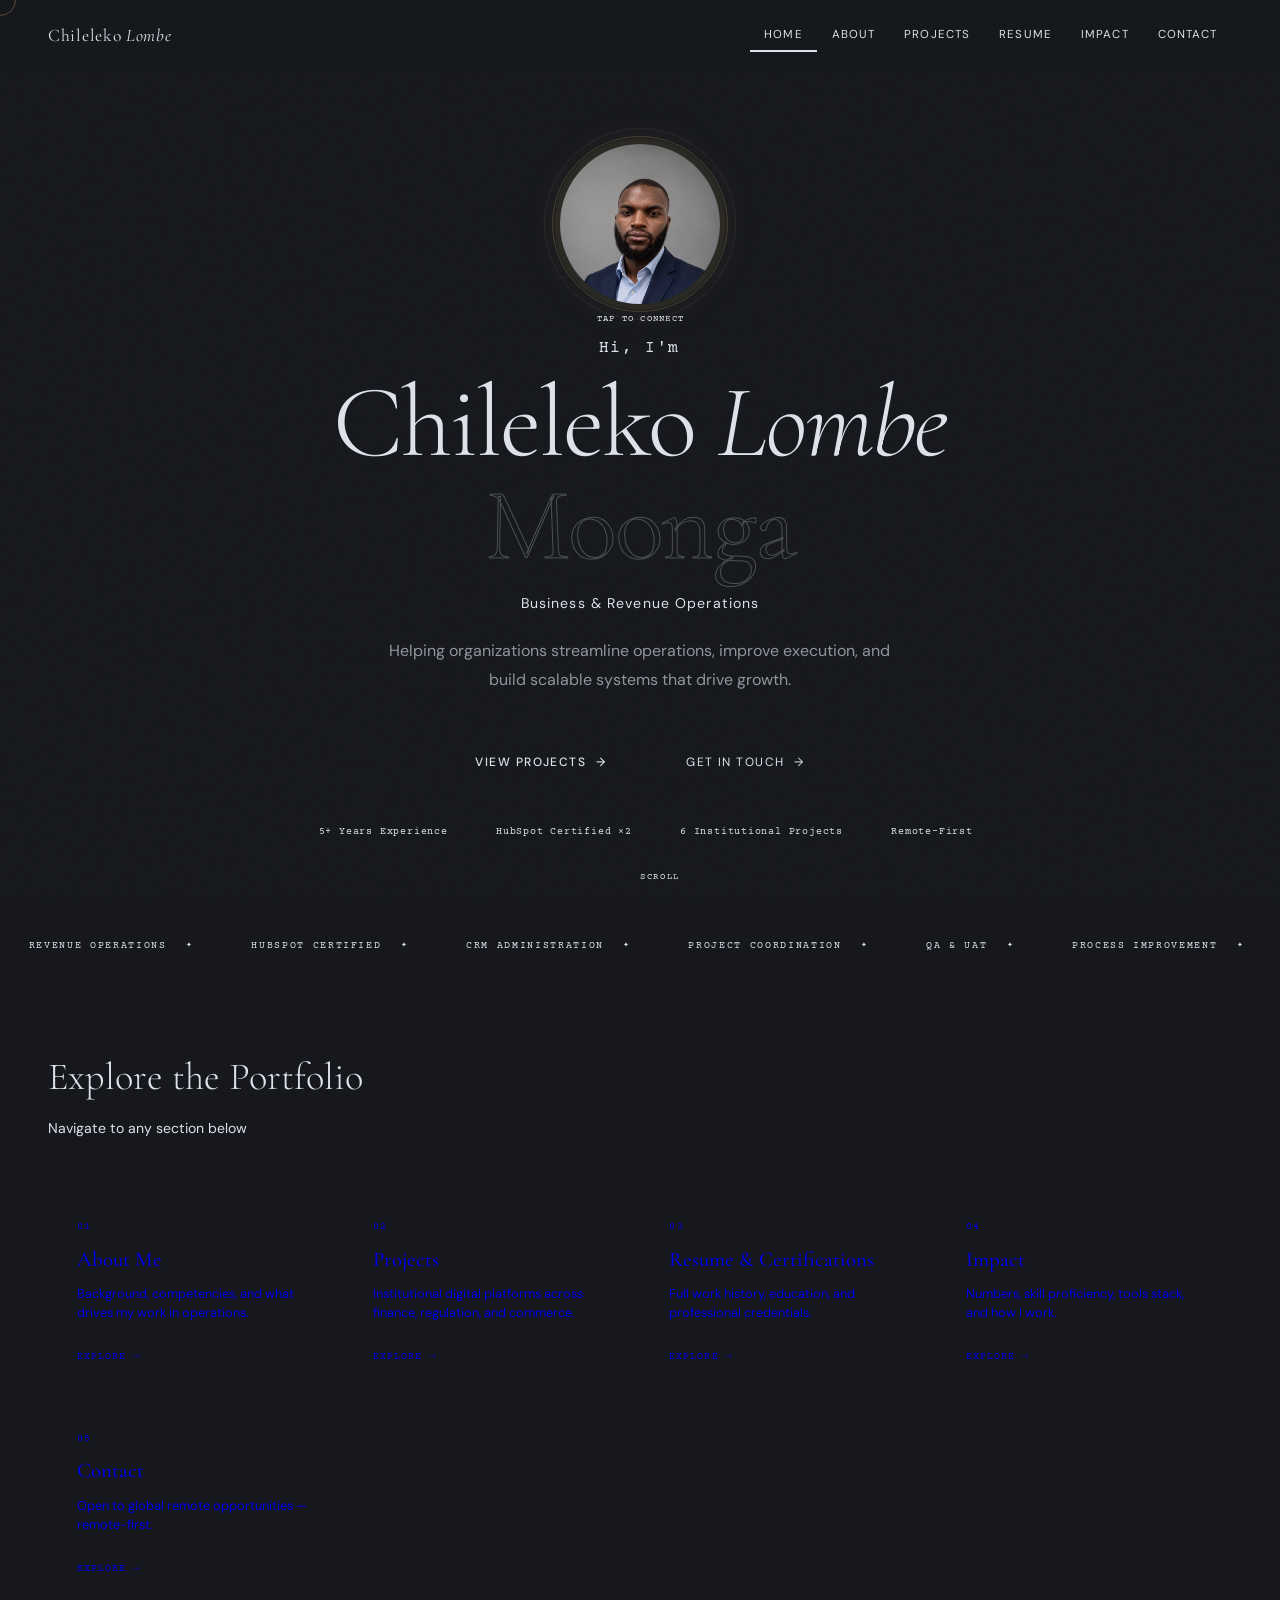
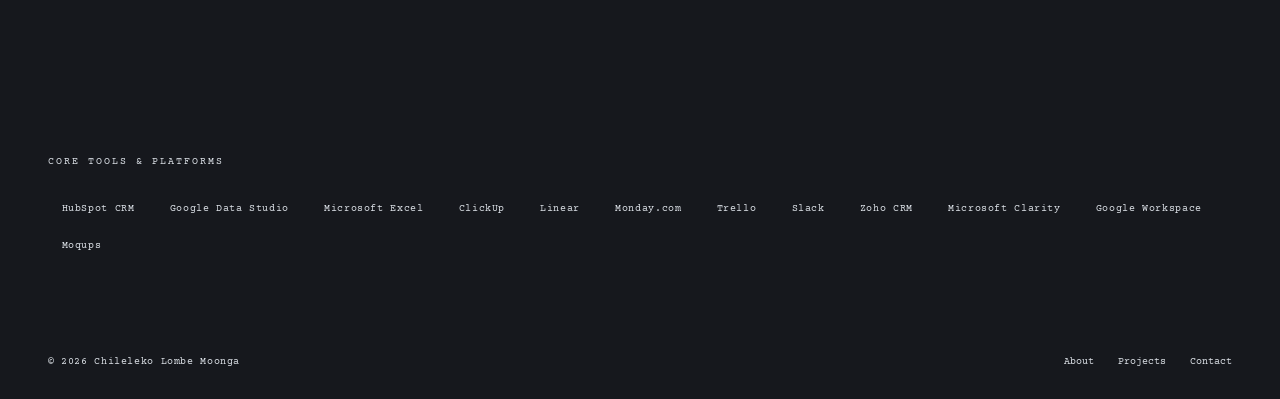
==== commit 444f3ef5: "Update index.html" ====
--- a/index.html
+++ b/index.html
@@ -1,4 +1,5 @@
 <!DOCTYPE html>
+
 <html lang="en">
 <head>
   <meta charset="UTF-8"/>
@@ -11,594 +12,597 @@
   <style>
     *, *::before, *::after { box-sizing: border-box; margin: 0; padding: 0; }
 
-    :root {
-      color-scheme: dark;
-      --bg:         #16181d;
-      --bg-mid:     #1c1f26;
-      --bg-card:    #20232b;
-      --bg-hover:   #252931;
-      --gold:       #c8a45a;
-      --gold-light: #dfc07e;
-      --silver:     #a8b4c0;
-      --silver-dim: #6e7e8e;
-      --cream:      #dde2e8;
-      --white:      #f0f2f5;
-      --muted:      #5a6878;
-      --border:     rgba(168,180,192,0.1);
-      --border-gold:rgba(200,164,90,0.2);
-      --green:      #4db885;
-    }
-
-    html { scroll-behavior: smooth; background: #16181d; }
-
-    body {
-      font-family: 'DM Sans', sans-serif;
-      background: #16181d !important;
-      color: #dde2e8 !important;
-      line-height: 1.6;
-      overflow-x: hidden;
-      min-height: 100vh;
-      cursor: none;
-    }
-
-    /* ── CUSTOM CURSOR ── */
-    .cursor-dot {
-      width: 6px; height: 6px;
-      background: var(--gold);
-      border-radius: 50%;
-      position: fixed; pointer-events: none; z-index: 9999;
-      transform: translate(-50%, -50%);
-      transition: transform 0.1s;
-    }
-
-    .cursor-ring {
-      width: 32px; height: 32px;
-      border: 1px solid rgba(200,164,90,0.4);
-      border-radius: 50%;
-      position: fixed; pointer-events: none; z-index: 9998;
-      transform: translate(-50%, -50%);
-      transition: all 0.15s ease;
-    }
-
-    .cursor-ring.hover {
-      width: 48px; height: 48px;
-      border-color: var(--gold);
-      background: rgba(200,164,90,0.06);
-    }
-
-    /* ── GRAIN ── */
-    body::after {
-      content: '';
-      position: fixed; inset: 0;
-      background-image: url("data:image/svg+xml,%3Csvg viewBox='0 0 256 256' xmlns='http://www.w3.org/2000/svg'%3E%3Cfilter id='n'%3E%3CfeTurbulence type='fractalNoise' baseFrequency='0.9' numOctaves='4' stitchTiles='stitch'/%3E%3C/filter%3E%3Crect width='100%25' height='100%25' filter='url(%23n)' opacity='0.04'/%3E%3C/svg%3E");
-      pointer-events: none; z-index: 1; opacity: 0.5;
-    }
-
-    /* ── NAV ── */
-    nav {
-      position: fixed; top: 0; left: 0; right: 0; z-index: 100;
-      display: flex; justify-content: space-between; align-items: center;
-      padding: 1.2rem 3rem;
-      background: rgba(22,24,29,0.88);
-      backdrop-filter: blur(16px);
-      border-bottom: 1px solid var(--border);
-    }
-
-    .nav-logo {
-      font-family: 'Cormorant Garamond', serif;
-      font-size: 1.1rem; font-weight: 400; letter-spacing: 0.04em;
-      color: var(--white); text-decoration: none;
-    }
-
-    .nav-logo em { font-style: italic; color: var(--gold); }
-
-    .nav-links { display: flex; gap: 0; list-style: none; }
-
-    .nav-links a {
-      display: block; padding: 0.4rem 0.9rem;
-      font-size: 0.72rem; letter-spacing: 0.1em; text-transform: uppercase;
-      color: var(--silver-dim); text-decoration: none;
-      border-bottom: 2px solid transparent;
-      transition: color 0.2s, border-color 0.2s;
-    }
-
-    .nav-links a:hover, .nav-links a.active {
-      color: var(--gold); border-color: var(--gold);
-    }
-
-    /* ── HERO ── */
-    .hero {
-      min-height: 100vh;
-      position: relative; overflow: hidden;
-      display: flex; flex-direction: column;
-      align-items: center; justify-content: center;
-      padding: 9rem 3rem 5rem;
-      text-align: center;
-    }
-
-    /* Photo circle */
-    .hero-photo-wrap {
-      position: relative; z-index: 2; margin-bottom: 2rem;
-      opacity: 0; animation: fadeSlideUp 0.8s ease forwards; animation-delay: 0.1s;
-    }
-
-    .hero-photo-circle {
-      width: 160px; height: 160px; border-radius: 50%;
-      overflow: hidden; position: relative;
-      border: 2px solid var(--border-gold);
-      box-shadow: 0 0 0 6px rgba(200,164,90,0.07), 0 0 40px rgba(200,164,90,0.12);
-      transition: box-shadow 0.4s ease;
-      cursor: pointer;
-    }
-
-    .hero-photo-circle:hover {
-      box-shadow: 0 0 0 8px rgba(200,164,90,0.12), 0 0 60px rgba(200,164,90,0.2);
-    }
-
-    .hero-photo-circle img {
-      width: 100%; height: 100%;
-      object-fit: cover; object-position: center top;
-      display: block; filter: grayscale(10%);
-      transition: filter 0.4s ease, transform 0.4s ease;
-    }
-
-    .hero-photo-circle:hover img { filter: grayscale(0%); transform: scale(1.04); }
-
-    /* Tap hint ring animation */
-    .photo-ring {
-      position: absolute; inset: -8px; border-radius: 50%;
-      border: 1px solid rgba(200,164,90,0.25);
-      animation: ringPulse 3s ease-in-out infinite;
-      pointer-events: none;
-    }
-
-    .photo-ring-2 {
-      position: absolute; inset: -16px; border-radius: 50%;
-      border: 1px solid rgba(200,164,90,0.1);
-      animation: ringPulse 3s ease-in-out infinite; animation-delay: 0.5s;
-      pointer-events: none;
-    }
-
-    @keyframes ringPulse {
-      0%,100% { opacity: 1; transform: scale(1); }
-      50%      { opacity: 0.4; transform: scale(1.03); }
-    }
-
-    /* Tap hint label */
-    .tap-hint {
-      position: absolute; bottom: -22px; left: 50%; transform: translateX(-50%);
-      font-family: 'Courier Prime', monospace;
-      font-size: 0.55rem; letter-spacing: 0.14em; text-transform: uppercase;
-      color: var(--gold); white-space: nowrap;
-      animation: blink 2.5s ease-in-out infinite;
-    }
-
-    @keyframes blink { 0%,100%{opacity:1} 50%{opacity:0.25} }
-
-    /* Reveal overlay */
-    .reveal-overlay {
-      position: fixed; inset: 0;
-      background: rgba(22,24,29,0.96);
-      backdrop-filter: blur(12px);
-      display: flex; flex-direction: column;
-      align-items: center; justify-content: center;
-      gap: 1.4rem; padding: 2.5rem;
-      opacity: 0; pointer-events: none;
-      transition: opacity 0.35s ease;
-      z-index: 999;
-    }
-
-    .reveal-overlay.show { opacity: 1; pointer-events: all; }
-
-    .reveal-photo-mini {
-      width: 72px; height: 72px; border-radius: 50%; overflow: hidden;
-      border: 2px solid var(--border-gold);
-      margin-bottom: 0.5rem;
-    }
-
-    .reveal-photo-mini img { width: 100%; height: 100%; object-fit: cover; object-position: center top; }
-
-    .reveal-joke {
-      font-family: 'Cormorant Garamond', serif;
-      font-size: 1.15rem; font-style: italic;
-      color: var(--gold-light); text-align: center; line-height: 1.65;
-      max-width: 320px;
-    }
-
-    .reveal-divider {
-      width: 40px; height: 1px; background: var(--border-gold);
-    }
-
-    .reveal-joke-punchline {
-      font-family: 'Courier Prime', monospace;
-      font-size: 0.6rem; letter-spacing: 0.1em; text-transform: uppercase;
-      color: var(--muted); text-align: center;
-    }
-
-    .reveal-contact { display: flex; flex-direction: column; gap: 0.6rem; width: 100%; max-width: 300px; }
-
-    .reveal-contact-item {
-      display: flex; align-items: center; gap: 0.8rem;
-      padding: 0.7rem 1rem;
-      border: 1px solid var(--border);
-      text-decoration: none;
-      transition: border-color 0.2s, background 0.2s;
-    }
-
-    .reveal-contact-item:hover { border-color: var(--border-gold); background: var(--bg-card); }
-    .reveal-contact-item svg { flex-shrink: 0; color: var(--gold); }
-    .reveal-contact-item span { font-size: 0.82rem; color: var(--cream); }
-
-    .reveal-close {
-      font-family: 'Courier Prime', monospace;
-      font-size: 0.62rem; letter-spacing: 0.14em; text-transform: uppercase;
-      color: var(--muted); cursor: pointer; margin-top: 0.5rem;
-      transition: color 0.2s;
-    }
-
-    .reveal-close:hover { color: var(--gold); }
-
-    /* Hero text */
-    .hero-content {
-      position: relative; z-index: 2;
-      display: flex; flex-direction: column;
-      align-items: center; max-width: 700px;
-    }
-
-    .hero-greeting {
-      font-size: 1rem; color: var(--muted); margin-bottom: 0.6rem;
-      font-family: 'Courier Prime', monospace; letter-spacing: 0.1em;
-      opacity: 0; animation: fadeSlideUp 0.7s ease forwards; animation-delay: 0.3s;
-    }
-
-    .hero-name {
-      font-family: 'Cormorant Garamond', serif;
-      font-size: clamp(3rem, 8vw, 6.5rem);
-      font-weight: 300; line-height: 1; letter-spacing: -0.02em;
-      color: var(--white); margin-bottom: 1rem;
-      opacity: 0; animation: fadeSlideUp 0.8s ease forwards; animation-delay: 0.4s;
-    }
-
-    .hero-name .italic { font-style: italic; color: var(--gold); }
-    .hero-name .outline { -webkit-text-stroke: 1px rgba(240,242,245,0.25); color: transparent; }
-
-    .hero-role-wrap {
-      display: flex; align-items: center; gap: 1rem; margin-bottom: 1.6rem;
-      opacity: 0; animation: fadeSlideUp 0.8s ease forwards; animation-delay: 0.5s;
-    }
-
-    .role-line { width: 24px; height: 1px; background: var(--gold); flex-shrink: 0; }
-
-    .hero-role {
-      font-size: 0.88rem; letter-spacing: 0.08em;
-      color: var(--silver-dim); overflow: hidden; height: 1.4em;
-    }
-
-    .role-ticker::before { content: "Business & Revenue Operations"; animation: tickerText 8s steps(1) infinite; }
-
-    @keyframes tickerText {
-      0%   { content: "Business & Revenue Operations"; }
-      25%  { content: "CRM & HubSpot Specialist"; }
-      50%  { content: "Cross-functional Project Coordinator"; }
-      75%  { content: "QA & Process Improvement"; }
-    }
-
-    .hero-desc {
-      font-size: 1rem; color: rgba(221,226,232,0.62);
-      max-width: 520px; line-height: 1.8; margin-bottom: 2.8rem; text-align: center;
-      opacity: 0; animation: fadeSlideUp 0.8s ease forwards; animation-delay: 0.6s;
-    }
-
-    .hero-ctas {
-      display: flex; gap: 1rem; flex-wrap: wrap; justify-content: center;
-      opacity: 0; animation: fadeSlideUp 0.8s ease forwards; animation-delay: 0.72s;
-    }
-
-    .btn-primary {
-      position: relative; overflow: hidden;
-      display: inline-flex; align-items: center; gap: 0.6rem;
-      padding: 0.85rem 2rem;
-      background: var(--gold); color: var(--bg);
-      font-size: 0.75rem; font-weight: 500; letter-spacing: 0.12em; text-transform: uppercase;
-      text-decoration: none; border: none; cursor: none;
-      transition: transform 0.2s;
-    }
-
-    .btn-primary::before {
-      content: ''; position: absolute; inset: 0;
-      background: linear-gradient(120deg, transparent 30%, rgba(255,255,255,0.2) 50%, transparent 70%);
-      transform: translateX(-100%); transition: transform 0.5s ease;
-    }
-
-    .btn-primary:hover { transform: translateY(-2px); }
-    .btn-primary:hover::before { transform: translateX(100%); }
-    .btn-arrow { display: inline-block; transition: transform 0.25s; }
-    .btn-primary:hover .btn-arrow { transform: translateX(4px); }
-
-    .btn-ghost {
-      position: relative; overflow: hidden;
-      display: inline-flex; align-items: center; gap: 0.6rem;
-      padding: 0.85rem 2rem; background: transparent; color: var(--cream);
-      font-size: 0.75rem; letter-spacing: 0.12em; text-transform: uppercase;
-      text-decoration: none; border: 1px solid var(--border); cursor: none;
-      transition: border-color 0.25s, color 0.25s, transform 0.2s;
-    }
-
-    .btn-ghost::before {
-      content: ''; position: absolute; inset: 0;
-      background: var(--border); transform: scaleX(0); transform-origin: left;
-      transition: transform 0.3s ease;
-    }
-
-    .btn-ghost:hover { border-color: var(--silver); color: var(--white); transform: translateY(-2px); }
-    .btn-ghost:hover::before { transform: scaleX(1); }
-    .btn-ghost span, .btn-ghost .btn-arrow { position: relative; z-index: 1; }
-    .btn-ghost .btn-arrow { transition: transform 0.25s; }
-    .btn-ghost:hover .btn-arrow { transform: translateX(4px); }
-
-    /* Stat chips below buttons */
-    .hero-chips {
-      display: flex; gap: 0.6rem; flex-wrap: wrap; justify-content: center;
-      margin-top: 2rem;
-      opacity: 0; animation: fadeSlideUp 0.8s ease forwards; animation-delay: 0.85s;
-    }
-
-    .hero-chip {
-      display: flex; align-items: center; gap: 0.4rem;
-      padding: 0.35rem 0.85rem;
-      border: 1px solid var(--border);
-      font-family: 'Courier Prime', monospace;
-      font-size: 0.62rem; letter-spacing: 0.08em; color: var(--muted);
-      transition: border-color 0.2s, color 0.2s;
-    }
-
-    .hero-chip:hover { border-color: var(--border-gold); color: var(--gold); }
-    .hero-chip-dot { width: 5px; height: 5px; border-radius: 50%; background: var(--gold); flex-shrink: 0; }
-
-    /* Scroll indicator */
-    .scroll-indicator {
-      position: absolute; bottom: 2.5rem; left: 50%; transform: translateX(-50%);
-      display: flex; flex-direction: column; align-items: center; gap: 0.5rem;
-      opacity: 0; animation: fadeSlideUp 0.8s ease forwards; animation-delay: 1s;
-      z-index: 2;
-    }
-
-    .scroll-track {
-      width: 1px; height: 48px; background: var(--border);
-      position: relative; overflow: hidden;
-    }
-
-    .scroll-fill {
-      position: absolute; top: 0; left: 0; right: 0; background: var(--gold);
-      animation: scrollFill 2s ease-in-out infinite;
-    }
-
-    @keyframes scrollFill {
-      0%   { height: 0%; top: 0; }
-      50%  { height: 100%; top: 0; }
-      100% { height: 0%; top: 100%; }
-    }
-
-    .scroll-text {
-      font-family: 'Courier Prime', monospace;
-      font-size: 0.58rem; letter-spacing: 0.18em; text-transform: uppercase; color: var(--muted);
-    }
-
-    @keyframes fadeSlideUp { from{opacity:0;transform:translateY(20px)} to{opacity:1;transform:translateY(0)} }
-
-    @media (max-width: 768px) {
-      .hero { padding: 8rem 1.4rem 4rem; }
-      .hero-photo-circle { width: 130px; height: 130px; }
-    }
-
-    @media (max-width: 520px) {
-      .nav-links { display: none; }
-      body { cursor: auto; }
-      .cursor-dot, .cursor-ring { display: none; }
-      .btn-primary, .btn-ghost { cursor: pointer; }
-    }
-
-    
-        /* ── MARQUEE ── */
-    .marquee-wrap {
-      overflow: hidden; border-top: 1px solid var(--border);
-      border-bottom: 1px solid var(--border);
-      padding: 0.8rem 0;
-      background: var(--bg-mid);
-      position: relative; z-index: 2;
-    }
-
-    .marquee-track {
-      display: flex; width: max-content;
-      animation: marquee 24s linear infinite;
-    }
-
-    .marquee-item {
-      display: inline-flex; align-items: center; gap: 1.2rem;
-      padding: 0 1.8rem;
-      font-family: 'Courier Prime', monospace;
-      font-size: 0.65rem; letter-spacing: 0.16em; text-transform: uppercase;
-      color: var(--silver-dim); white-space: nowrap;
-    }
-
-    .marquee-item .dot { color: var(--gold); font-size: 0.45rem; }
-
-    @keyframes marquee { from{transform:translateX(0)} to{transform:translateX(-50%)} }
-
-    /* ── QUICK NAV CARDS ── */
-    .cards-section {
-      position: relative; z-index: 2;
-      padding: 5rem 3rem;
-    }
-
-    .cards-heading {
-      font-family: 'Cormorant Garamond', serif;
-      font-size: clamp(1.6rem, 3vw, 2.4rem); font-weight: 300;
-      color: var(--white); margin-bottom: 0.5rem;
-    }
-
-    .cards-sub {
-      font-size: 0.88rem; color: var(--muted);
-      margin-bottom: 3rem;
-    }
-
-    .cards-grid {
-      display: grid;
-      grid-template-columns: repeat(auto-fill, minmax(260px, 1fr));
-      gap: 1px; background: var(--border);
-      border: 1px solid var(--border);
-    }
-
-    .nav-card {
-      background: var(--bg-card);
-      padding: 2rem 1.8rem;
-      text-decoration: none;
-      display: flex; flex-direction: column;
-      gap: 0.5rem;
-      transition: background 0.25s;
-      position: relative; overflow: hidden;
-      cursor: none;
-    }
-
-    .nav-card-shine {
-      position: absolute; inset: 0;
-      background: linear-gradient(135deg, transparent 40%, rgba(200,164,90,0.04) 60%, transparent 80%);
-      opacity: 0; transition: opacity 0.3s;
-    }
-
-    .nav-card:hover { background: var(--bg-hover); }
-    .nav-card:hover .nav-card-shine { opacity: 1; }
-
-    .nav-card-bar {
-      position: absolute; bottom: 0; left: 0;
-      height: 2px; width: 0;
-      background: linear-gradient(to right, var(--gold), var(--gold-light));
-      transition: width 0.35s ease;
-    }
-
-    .nav-card:hover .nav-card-bar { width: 100%; }
-
-    .nav-card-num {
-      font-family: 'Courier Prime', monospace;
-      font-size: 0.6rem; letter-spacing: 0.14em; color: var(--gold);
-    }
-
-    .nav-card-title {
-      font-family: 'Cormorant Garamond', serif;
-      font-size: 1.3rem; font-weight: 500; color: var(--white);
-    }
-
-    .nav-card-desc {
-      font-size: 0.8rem; color: var(--muted); line-height: 1.5;
-    }
-
-    .nav-card-arrow {
-      margin-top: auto; padding-top: 1.2rem;
-      font-size: 0.9rem; color: var(--silver-dim);
-      display: flex; align-items: center; gap: 0.4rem;
-      font-family: 'Courier Prime', monospace;
-      font-size: 0.65rem; letter-spacing: 0.1em; text-transform: uppercase;
-      transition: color 0.2s, gap 0.2s;
-    }
-
-    .nav-card:hover .nav-card-arrow { color: var(--gold); gap: 0.7rem; }
-
-    /* ── TOOLS STRIP ── */
-    .tools-strip {
-      position: relative; z-index: 2;
-      padding: 4rem 3rem;
-      border-top: 1px solid var(--border);
-      background: var(--bg-mid);
-    }
-
-    .tools-label {
-      font-family: 'Courier Prime', monospace;
-      font-size: 0.62rem; letter-spacing: 0.2em; text-transform: uppercase;
-      color: var(--gold); margin-bottom: 1.6rem;
-      display: flex; align-items: center; gap: 1rem;
-    }
-
-    .tools-label::after {
-      content: ''; flex: 1; height: 1px; background: var(--border-gold);
-    }
-
-    .tools-row { display: flex; flex-wrap: wrap; gap: 0.5rem; }
-
-    .tool-chip {
-      padding: 0.38rem 0.85rem;
-      border: 1px solid var(--border);
-      background: transparent;
-      font-family: 'Courier Prime', monospace;
-      font-size: 0.65rem; letter-spacing: 0.06em;
-      color: var(--silver-dim);
-      transition: border-color 0.2s, color 0.2s, background 0.2s;
-    }
-
-    .tool-chip:hover {
-      border-color: var(--gold); color: var(--gold);
-      background: rgba(200,164,90,0.05);
-    }
-
-    /* ── FOOTER ── */
-    footer {
-      position: relative; z-index: 2;
-      padding: 1.8rem 3rem;
-      border-top: 1px solid var(--border);
-      display: flex; justify-content: space-between; align-items: center;
-    }
-
-    .footer-copy {
-      font-family: 'Courier Prime', monospace;
-      font-size: 0.65rem; color: var(--muted); letter-spacing: 0.06em;
-    }
-
-    .footer-links { display: flex; gap: 1.5rem; }
-
-    .footer-links a {
-      font-family: 'Courier Prime', monospace;
-      font-size: 0.65rem; color: var(--muted);
-      text-decoration: none; transition: color 0.2s;
-    }
-
-    .footer-links a:hover { color: var(--gold); }
-
-    /* ── ANIMATIONS ── */
-    @keyframes fadeSlideUp {
-      from { opacity: 0; transform: translateY(24px); }
-      to   { opacity: 1; transform: translateY(0); }
-    }
-
-    @keyframes fadeSlideLeft {
-      from { opacity: 0; transform: translateX(24px); }
-      to   { opacity: 1; transform: translateX(0); }
-    }
-
-    /* ── RESPONSIVE ── */
-    @media (max-width: 960px) {
-      .hero {
-        grid-template-columns: 1fr;
-        grid-template-rows: auto auto auto;
-      }
-      .hero-photo-wrap { grid-column: 1; grid-row: 1; margin-bottom: 1rem; }
-      .hero-photo-frame { width: 160px; height: 200px; margin: 0 auto; }
-      .hero-content { grid-column: 1 !important; grid-row: 2 !important; }
-      .scroll-indicator { grid-column: 1; grid-row: 3; position: static; margin-top: 2rem; flex-direction: row; }
-    }
-
-    @media (max-width: 768px) {
-      nav { padding: 1rem 1.4rem; }
-      .nav-links a { padding: 0.4rem 0.55rem; font-size: 0.65rem; }
-      .hero { padding: 8rem 1.4rem 4rem; }
-      .cards-section, .tools-strip { padding-left: 1.4rem; padding-right: 1.4rem; }
-      .scroll-indicator { display: none; }
-      footer { padding: 1.5rem 1.4rem; flex-direction: column; gap: 0.8rem; }
-    }
-
-    @media (max-width: 520px) {
-      .nav-links { display: none; }
-      body { cursor: auto; }
-      .cursor-dot, .cursor-ring { display: none; }
-    }
+```
+:root {
+  color-scheme: dark;
+  --bg:         #16181d;
+  --bg-mid:     #1c1f26;
+  --bg-card:    #20232b;
+  --bg-hover:   #252931;
+  --gold:       #c8a45a;
+  --gold-light: #dfc07e;
+  --silver:     #a8b4c0;
+  --silver-dim: #6e7e8e;
+  --cream:      #dde2e8;
+  --white:      #f0f2f5;
+  --muted:      #5a6878;
+  --border:     rgba(168,180,192,0.1);
+  --border-gold:rgba(200,164,90,0.2);
+  --green:      #4db885;
+}
+
+html { scroll-behavior: smooth; background: #16181d; }
+
+body {
+  font-family: 'DM Sans', sans-serif;
+  background: #16181d !important;
+  color: #dde2e8 !important;
+  line-height: 1.6;
+  overflow-x: hidden;
+  min-height: 100vh;
+  cursor: none;
+}
+
+/* ── CUSTOM CURSOR ── */
+.cursor-dot {
+  width: 6px; height: 6px;
+  background: var(--gold);
+  border-radius: 50%;
+  position: fixed; pointer-events: none; z-index: 9999;
+  transform: translate(-50%, -50%);
+  transition: transform 0.1s;
+}
+
+.cursor-ring {
+  width: 32px; height: 32px;
+  border: 1px solid rgba(200,164,90,0.4);
+  border-radius: 50%;
+  position: fixed; pointer-events: none; z-index: 9998;
+  transform: translate(-50%, -50%);
+  transition: all 0.15s ease;
+}
+
+.cursor-ring.hover {
+  width: 48px; height: 48px;
+  border-color: var(--gold);
+  background: rgba(200,164,90,0.06);
+}
+
+/* ── GRAIN ── */
+body::after {
+  content: '';
+  position: fixed; inset: 0;
+  background-image: url("data:image/svg+xml,%3Csvg viewBox='0 0 256 256' xmlns='http://www.w3.org/2000/svg'%3E%3Cfilter id='n'%3E%3CfeTurbulence type='fractalNoise' baseFrequency='0.9' numOctaves='4' stitchTiles='stitch'/%3E%3C/filter%3E%3Crect width='100%25' height='100%25' filter='url(%23n)' opacity='0.04'/%3E%3C/svg%3E");
+  pointer-events: none; z-index: 1; opacity: 0.5;
+}
+
+/* ── NAV ── */
+nav {
+  position: fixed; top: 0; left: 0; right: 0; z-index: 100;
+  display: flex; justify-content: space-between; align-items: center;
+  padding: 1.2rem 3rem;
+  background: rgba(22,24,29,0.88);
+  backdrop-filter: blur(16px);
+  border-bottom: 1px solid var(--border);
+}
+
+.nav-logo {
+  font-family: 'Cormorant Garamond', serif;
+  font-size: 1.1rem; font-weight: 400; letter-spacing: 0.04em;
+  color: var(--white); text-decoration: none;
+}
+
+.nav-logo em { font-style: italic; color: var(--gold); }
+
+.nav-links { display: flex; gap: 0; list-style: none; }
+
+.nav-links a {
+  display: block; padding: 0.4rem 0.9rem;
+  font-size: 0.72rem; letter-spacing: 0.1em; text-transform: uppercase;
+  color: var(--silver-dim); text-decoration: none;
+  border-bottom: 2px solid transparent;
+  transition: color 0.2s, border-color 0.2s;
+}
+
+.nav-links a:hover, .nav-links a.active {
+  color: var(--gold); border-color: var(--gold);
+}
+
+/* ── HERO ── */
+.hero {
+  min-height: 100vh;
+  position: relative; overflow: hidden;
+  display: flex; flex-direction: column;
+  align-items: center; justify-content: center;
+  padding: 9rem 3rem 5rem;
+  text-align: center;
+}
+
+/* Photo circle */
+.hero-photo-wrap {
+  position: relative; z-index: 2; margin-bottom: 2rem;
+  opacity: 0; animation: fadeSlideUp 0.8s ease forwards; animation-delay: 0.1s;
+}
+
+.hero-photo-circle {
+  width: 160px; height: 160px; border-radius: 50%;
+  overflow: hidden; position: relative;
+  border: 2px solid var(--border-gold);
+  box-shadow: 0 0 0 6px rgba(200,164,90,0.07), 0 0 40px rgba(200,164,90,0.12);
+  transition: box-shadow 0.4s ease;
+  cursor: pointer;
+}
+
+.hero-photo-circle:hover {
+  box-shadow: 0 0 0 8px rgba(200,164,90,0.12), 0 0 60px rgba(200,164,90,0.2);
+}
+
+.hero-photo-circle img {
+  width: 100%; height: 100%;
+  object-fit: cover; object-position: center top;
+  display: block; filter: grayscale(10%);
+  transition: filter 0.4s ease, transform 0.4s ease;
+}
+
+.hero-photo-circle:hover img { filter: grayscale(0%); transform: scale(1.04); }
+
+/* Tap hint ring animation */
+.photo-ring {
+  position: absolute; inset: -8px; border-radius: 50%;
+  border: 1px solid rgba(200,164,90,0.25);
+  animation: ringPulse 3s ease-in-out infinite;
+  pointer-events: none;
+}
+
+.photo-ring-2 {
+  position: absolute; inset: -16px; border-radius: 50%;
+  border: 1px solid rgba(200,164,90,0.1);
+  animation: ringPulse 3s ease-in-out infinite; animation-delay: 0.5s;
+  pointer-events: none;
+}
+
+@keyframes ringPulse {
+  0%,100% { opacity: 1; transform: scale(1); }
+  50%      { opacity: 0.4; transform: scale(1.03); }
+}
+
+/* Tap hint label */
+.tap-hint {
+  position: absolute; bottom: -22px; left: 50%; transform: translateX(-50%);
+  font-family: 'Courier Prime', monospace;
+  font-size: 0.55rem; letter-spacing: 0.14em; text-transform: uppercase;
+  color: var(--gold); white-space: nowrap;
+  animation: blink 2.5s ease-in-out infinite;
+}
+
+@keyframes blink { 0%,100%{opacity:1} 50%{opacity:0.25} }
+
+/* Reveal overlay */
+.reveal-overlay {
+  position: fixed; inset: 0;
+  background: rgba(22,24,29,0.96);
+  backdrop-filter: blur(12px);
+  display: flex; flex-direction: column;
+  align-items: center; justify-content: center;
+  gap: 1.4rem; padding: 2.5rem;
+  opacity: 0; pointer-events: none;
+  transition: opacity 0.35s ease;
+  z-index: 999;
+}
+
+.reveal-overlay.show { opacity: 1; pointer-events: all; }
+
+.reveal-photo-mini {
+  width: 72px; height: 72px; border-radius: 50%; overflow: hidden;
+  border: 2px solid var(--border-gold);
+  margin-bottom: 0.5rem;
+}
+
+.reveal-photo-mini img { width: 100%; height: 100%; object-fit: cover; object-position: center top; }
+
+.reveal-joke {
+  font-family: 'Cormorant Garamond', serif;
+  font-size: 1.15rem; font-style: italic;
+  color: var(--gold-light); text-align: center; line-height: 1.65;
+  max-width: 320px;
+}
+
+.reveal-divider {
+  width: 40px; height: 1px; background: var(--border-gold);
+}
+
+.reveal-joke-punchline {
+  font-family: 'Courier Prime', monospace;
+  font-size: 0.6rem; letter-spacing: 0.1em; text-transform: uppercase;
+  color: var(--muted); text-align: center;
+}
+
+.reveal-contact { display: flex; flex-direction: column; gap: 0.6rem; width: 100%; max-width: 300px; }
+
+.reveal-contact-item {
+  display: flex; align-items: center; gap: 0.8rem;
+  padding: 0.7rem 1rem;
+  border: 1px solid var(--border);
+  text-decoration: none;
+  transition: border-color 0.2s, background 0.2s;
+}
+
+.reveal-contact-item:hover { border-color: var(--border-gold); background: var(--bg-card); }
+.reveal-contact-item svg { flex-shrink: 0; color: var(--gold); }
+.reveal-contact-item span { font-size: 0.82rem; color: var(--cream); }
+
+.reveal-close {
+  font-family: 'Courier Prime', monospace;
+  font-size: 0.62rem; letter-spacing: 0.14em; text-transform: uppercase;
+  color: var(--muted); cursor: pointer; margin-top: 0.5rem;
+  transition: color 0.2s;
+}
+
+.reveal-close:hover { color: var(--gold); }
+
+/* Hero text */
+.hero-content {
+  position: relative; z-index: 2;
+  display: flex; flex-direction: column;
+  align-items: center; max-width: 700px;
+}
+
+.hero-greeting {
+  font-size: 1rem; color: var(--muted); margin-bottom: 0.6rem;
+  font-family: 'Courier Prime', monospace; letter-spacing: 0.1em;
+  opacity: 0; animation: fadeSlideUp 0.7s ease forwards; animation-delay: 0.3s;
+}
+
+.hero-name {
+  font-family: 'Cormorant Garamond', serif;
+  font-size: clamp(3rem, 8vw, 6.5rem);
+  font-weight: 300; line-height: 1; letter-spacing: -0.02em;
+  color: var(--white); margin-bottom: 1rem;
+  opacity: 0; animation: fadeSlideUp 0.8s ease forwards; animation-delay: 0.4s;
+}
+
+.hero-name .italic { font-style: italic; color: var(--gold); }
+.hero-name .outline { -webkit-text-stroke: 1px rgba(240,242,245,0.25); color: transparent; }
+
+.hero-role-wrap {
+  display: flex; align-items: center; gap: 1rem; margin-bottom: 1.6rem;
+  opacity: 0; animation: fadeSlideUp 0.8s ease forwards; animation-delay: 0.5s;
+}
+
+.role-line { width: 24px; height: 1px; background: var(--gold); flex-shrink: 0; }
+
+.hero-role {
+  font-size: 0.88rem; letter-spacing: 0.08em;
+  color: var(--silver-dim); overflow: hidden; height: 1.4em;
+}
+
+.role-ticker::before { content: "Business & Revenue Operations"; animation: tickerText 8s steps(1) infinite; }
+
+@keyframes tickerText {
+  0%   { content: "Business & Revenue Operations"; }
+  25%  { content: "CRM & HubSpot Specialist"; }
+  50%  { content: "Cross-functional Project Coordinator"; }
+  75%  { content: "QA & Process Improvement"; }
+}
+
+.hero-desc {
+  font-size: 1rem; color: rgba(221,226,232,0.62);
+  max-width: 520px; line-height: 1.8; margin-bottom: 2.8rem; text-align: center;
+  opacity: 0; animation: fadeSlideUp 0.8s ease forwards; animation-delay: 0.6s;
+}
+
+.hero-ctas {
+  display: flex; gap: 1rem; flex-wrap: wrap; justify-content: center;
+  opacity: 0; animation: fadeSlideUp 0.8s ease forwards; animation-delay: 0.72s;
+}
+
+.btn-primary {
+  position: relative; overflow: hidden;
+  display: inline-flex; align-items: center; gap: 0.6rem;
+  padding: 0.85rem 2rem;
+  background: var(--gold); color: var(--bg);
+  font-size: 0.75rem; font-weight: 500; letter-spacing: 0.12em; text-transform: uppercase;
+  text-decoration: none; border: none; cursor: none;
+  transition: transform 0.2s;
+}
+
+.btn-primary::before {
+  content: ''; position: absolute; inset: 0;
+  background: linear-gradient(120deg, transparent 30%, rgba(255,255,255,0.2) 50%, transparent 70%);
+  transform: translateX(-100%); transition: transform 0.5s ease;
+}
+
+.btn-primary:hover { transform: translateY(-2px); }
+.btn-primary:hover::before { transform: translateX(100%); }
+.btn-arrow { display: inline-block; transition: transform 0.25s; }
+.btn-primary:hover .btn-arrow { transform: translateX(4px); }
+
+.btn-ghost {
+  position: relative; overflow: hidden;
+  display: inline-flex; align-items: center; gap: 0.6rem;
+  padding: 0.85rem 2rem; background: transparent; color: var(--cream);
+  font-size: 0.75rem; letter-spacing: 0.12em; text-transform: uppercase;
+  text-decoration: none; border: 1px solid var(--border); cursor: none;
+  transition: border-color 0.25s, color 0.25s, transform 0.2s;
+}
+
+.btn-ghost::before {
+  content: ''; position: absolute; inset: 0;
+  background: var(--border); transform: scaleX(0); transform-origin: left;
+  transition: transform 0.3s ease;
+}
+
+.btn-ghost:hover { border-color: var(--silver); color: var(--white); transform: translateY(-2px); }
+.btn-ghost:hover::before { transform: scaleX(1); }
+.btn-ghost span, .btn-ghost .btn-arrow { position: relative; z-index: 1; }
+.btn-ghost .btn-arrow { transition: transform 0.25s; }
+.btn-ghost:hover .btn-arrow { transform: translateX(4px); }
+
+/* Stat chips below buttons */
+.hero-chips {
+  display: flex; gap: 0.6rem; flex-wrap: wrap; justify-content: center;
+  margin-top: 2rem;
+  opacity: 0; animation: fadeSlideUp 0.8s ease forwards; animation-delay: 0.85s;
+}
+
+.hero-chip {
+  display: flex; align-items: center; gap: 0.4rem;
+  padding: 0.35rem 0.85rem;
+  border: 1px solid var(--border);
+  font-family: 'Courier Prime', monospace;
+  font-size: 0.62rem; letter-spacing: 0.08em; color: var(--muted);
+  transition: border-color 0.2s, color 0.2s;
+}
+
+.hero-chip:hover { border-color: var(--border-gold); color: var(--gold); }
+.hero-chip-dot { width: 5px; height: 5px; border-radius: 50%; background: var(--gold); flex-shrink: 0; }
+
+/* Scroll indicator */
+.scroll-indicator {
+  position: absolute; bottom: 2.5rem; left: 50%; transform: translateX(-50%);
+  display: flex; flex-direction: column; align-items: center; gap: 0.5rem;
+  opacity: 0; animation: fadeSlideUp 0.8s ease forwards; animation-delay: 1s;
+  z-index: 2;
+}
+
+.scroll-track {
+  width: 1px; height: 48px; background: var(--border);
+  position: relative; overflow: hidden;
+}
+
+.scroll-fill {
+  position: absolute; top: 0; left: 0; right: 0; background: var(--gold);
+  animation: scrollFill 2s ease-in-out infinite;
+}
+
+@keyframes scrollFill {
+  0%   { height: 0%; top: 0; }
+  50%  { height: 100%; top: 0; }
+  100% { height: 0%; top: 100%; }
+}
+
+.scroll-text {
+  font-family: 'Courier Prime', monospace;
+  font-size: 0.58rem; letter-spacing: 0.18em; text-transform: uppercase; color: var(--muted);
+}
+
+@keyframes fadeSlideUp { from{opacity:0;transform:translateY(20px)} to{opacity:1;transform:translateY(0)} }
+
+@media (max-width: 768px) {
+  .hero { padding: 8rem 1.4rem 4rem; }
+  .hero-photo-circle { width: 130px; height: 130px; }
+}
+
+@media (max-width: 520px) {
+  .nav-links { display: none; }
+  body { cursor: auto; }
+  .cursor-dot, .cursor-ring { display: none; }
+  .btn-primary, .btn-ghost { cursor: pointer; }
+}
+
+
+    /* ── MARQUEE ── */
+.marquee-wrap {
+  overflow: hidden; border-top: 1px solid var(--border);
+  border-bottom: 1px solid var(--border);
+  padding: 0.8rem 0;
+  background: var(--bg-mid);
+  position: relative; z-index: 2;
+}
+
+.marquee-track {
+  display: flex; width: max-content;
+  animation: marquee 24s linear infinite;
+}
+
+.marquee-item {
+  display: inline-flex; align-items: center; gap: 1.2rem;
+  padding: 0 1.8rem;
+  font-family: 'Courier Prime', monospace;
+  font-size: 0.65rem; letter-spacing: 0.16em; text-transform: uppercase;
+  color: var(--silver-dim); white-space: nowrap;
+}
+
+.marquee-item .dot { color: var(--gold); font-size: 0.45rem; }
+
+@keyframes marquee { from{transform:translateX(0)} to{transform:translateX(-50%)} }
+
+/* ── QUICK NAV CARDS ── */
+.cards-section {
+  position: relative; z-index: 2;
+  padding: 5rem 3rem;
+}
+
+.cards-heading {
+  font-family: 'Cormorant Garamond', serif;
+  font-size: clamp(1.6rem, 3vw, 2.4rem); font-weight: 300;
+  color: var(--white); margin-bottom: 0.5rem;
+}
+
+.cards-sub {
+  font-size: 0.88rem; color: var(--muted);
+  margin-bottom: 3rem;
+}
+
+.cards-grid {
+  display: grid;
+  grid-template-columns: repeat(auto-fill, minmax(260px, 1fr));
+  gap: 1px; background: var(--border);
+  border: 1px solid var(--border);
+}
+
+.nav-card {
+  background: var(--bg-card);
+  padding: 2rem 1.8rem;
+  text-decoration: none;
+  display: flex; flex-direction: column;
+  gap: 0.5rem;
+  transition: background 0.25s;
+  position: relative; overflow: hidden;
+  cursor: none;
+}
+
+.nav-card-shine {
+  position: absolute; inset: 0;
+  background: linear-gradient(135deg, transparent 40%, rgba(200,164,90,0.04) 60%, transparent 80%);
+  opacity: 0; transition: opacity 0.3s;
+}
+
+.nav-card:hover { background: var(--bg-hover); }
+.nav-card:hover .nav-card-shine { opacity: 1; }
+
+.nav-card-bar {
+  position: absolute; bottom: 0; left: 0;
+  height: 2px; width: 0;
+  background: linear-gradient(to right, var(--gold), var(--gold-light));
+  transition: width 0.35s ease;
+}
+
+.nav-card:hover .nav-card-bar { width: 100%; }
+
+.nav-card-num {
+  font-family: 'Courier Prime', monospace;
+  font-size: 0.6rem; letter-spacing: 0.14em; color: var(--gold);
+}
+
+.nav-card-title {
+  font-family: 'Cormorant Garamond', serif;
+  font-size: 1.3rem; font-weight: 500; color: var(--white);
+}
+
+.nav-card-desc {
+  font-size: 0.8rem; color: var(--muted); line-height: 1.5;
+}
+
+.nav-card-arrow {
+  margin-top: auto; padding-top: 1.2rem;
+  font-size: 0.9rem; color: var(--silver-dim);
+  display: flex; align-items: center; gap: 0.4rem;
+  font-family: 'Courier Prime', monospace;
+  font-size: 0.65rem; letter-spacing: 0.1em; text-transform: uppercase;
+  transition: color 0.2s, gap 0.2s;
+}
+
+.nav-card:hover .nav-card-arrow { color: var(--gold); gap: 0.7rem; }
+
+/* ── TOOLS STRIP ── */
+.tools-strip {
+  position: relative; z-index: 2;
+  padding: 4rem 3rem;
+  border-top: 1px solid var(--border);
+  background: var(--bg-mid);
+}
+
+.tools-label {
+  font-family: 'Courier Prime', monospace;
+  font-size: 0.62rem; letter-spacing: 0.2em; text-transform: uppercase;
+  color: var(--gold); margin-bottom: 1.6rem;
+  display: flex; align-items: center; gap: 1rem;
+}
+
+.tools-label::after {
+  content: ''; flex: 1; height: 1px; background: var(--border-gold);
+}
+
+.tools-row { display: flex; flex-wrap: wrap; gap: 0.5rem; }
+
+.tool-chip {
+  padding: 0.38rem 0.85rem;
+  border: 1px solid var(--border);
+  background: transparent;
+  font-family: 'Courier Prime', monospace;
+  font-size: 0.65rem; letter-spacing: 0.06em;
+  color: var(--silver-dim);
+  transition: border-color 0.2s, color 0.2s, background 0.2s;
+}
+
+.tool-chip:hover {
+  border-color: var(--gold); color: var(--gold);
+  background: rgba(200,164,90,0.05);
+}
+
+/* ── FOOTER ── */
+footer {
+  position: relative; z-index: 2;
+  padding: 1.8rem 3rem;
+  border-top: 1px solid var(--border);
+  display: flex; justify-content: space-between; align-items: center;
+}
+
+.footer-copy {
+  font-family: 'Courier Prime', monospace;
+  font-size: 0.65rem; color: var(--muted); letter-spacing: 0.06em;
+}
+
+.footer-links { display: flex; gap: 1.5rem; }
+
+.footer-links a {
+  font-family: 'Courier Prime', monospace;
+  font-size: 0.65rem; color: var(--muted);
+  text-decoration: none; transition: color 0.2s;
+}
+
+.footer-links a:hover { color: var(--gold); }
+
+/* ── ANIMATIONS ── */
+@keyframes fadeSlideUp {
+  from { opacity: 0; transform: translateY(24px); }
+  to   { opacity: 1; transform: translateY(0); }
+}
+
+@keyframes fadeSlideLeft {
+  from { opacity: 0; transform: translateX(24px); }
+  to   { opacity: 1; transform: translateX(0); }
+}
+
+/* ── RESPONSIVE ── */
+@media (max-width: 960px) {
+  .hero {
+    grid-template-columns: 1fr;
+    grid-template-rows: auto auto auto;
+  }
+  .hero-photo-wrap { grid-column: 1; grid-row: 1; margin-bottom: 1rem; }
+  .hero-photo-frame { width: 160px; height: 200px; margin: 0 auto; }
+  .hero-content { grid-column: 1 !important; grid-row: 2 !important; }
+  .scroll-indicator { grid-column: 1; grid-row: 3; position: static; margin-top: 2rem; flex-direction: row; }
+}
+
+@media (max-width: 768px) {
+  nav { padding: 1rem 1.4rem; }
+  .nav-links a { padding: 0.4rem 0.55rem; font-size: 0.65rem; }
+  .hero { padding: 8rem 1.4rem 4rem; }
+  .cards-section, .tools-strip { padding-left: 1.4rem; padding-right: 1.4rem; }
+  .scroll-indicator { display: none; }
+  footer { padding: 1.5rem 1.4rem; flex-direction: column; gap: 0.8rem; }
+}
+
+@media (max-width: 520px) {
+  .nav-links { display: none; }
+  body { cursor: auto; }
+  .cursor-dot, .cursor-ring { display: none; }
+}
+```
+
   </style>
 </head>
 <body>
@@ -619,6 +623,7 @@
 </nav>
 
 <!-- HERO -->
+
 <section class="hero">
   <div class="hero-orb orb-1"></div>
   <div class="hero-orb orb-2"></div>
@@ -626,6 +631,7 @@
   <div class="hero-grid"></div>
 
   <!-- Reveal overlay (tap on photo) -->
+
   <div class="reveal-overlay" id="revealOverlay" onclick="closeReveal(event)">
     <div class="reveal-photo-mini">
       <img src="profile.jpg" alt="Chileleko Lombe Moonga"/>
@@ -638,15 +644,16 @@
         <svg width="14" height="14" viewBox="0 0 24 24" fill="none" stroke="currentColor" stroke-width="1.5"><rect x="2" y="4" width="20" height="16" rx="2"/><polyline points="2,4 12,13 22,4"/></svg>
         <span>ChilelekoLM@Outlook.com</span>
       </a>
-      <a href="tel:+1(803)540-9160" class="reveal-contact-item">
+      <a href="tel:+17859549099" class="reveal-contact-item">
         <svg width="14" height="14" viewBox="0 0 24 24" fill="none" stroke="currentColor" stroke-width="1.5"><path d="M22 16.92v3a2 2 0 0 1-2.18 2 19.79 19.79 0 0 1-8.63-3.07A19.5 19.5 0 0 1 4.15 12a19.79 19.79 0 0 1-3.07-8.67A2 2 0 0 1 3.06 2h3a2 2 0 0 1 2 1.72c.127.96.361 1.903.7 2.81a2 2 0 0 1-.45 2.11L7.09 9.91a16 16 0 0 0 6 6l1.27-1.27a2 2 0 0 1 2.11-.45c.907.339 1.85.573 2.81.7A2 2 0 0 1 21 16.92z"/></svg>
-        <span>+1(803) 540-9160</span>
+        <span>+1 785 954 9099</span>
       </a>
     </div>
     <span class="reveal-close" onclick="closeReveal()">✕ tap anywhere to close</span>
   </div>
 
   <!-- Circular photo -->
+
   <div class="hero-photo-wrap">
     <div class="hero-photo-circle" onclick="openReveal()" id="photoCircle">
       <img src="profile.jpg" alt="Chileleko Lombe Moonga"/>
@@ -657,6 +664,7 @@
   </div>
 
   <!-- Text content -->
+
   <div class="hero-content">
     <div class="hero-greeting">Hi, I'm</div>
     <h1 class="hero-name">
@@ -676,7 +684,7 @@
       <a href="contact.html" class="btn-ghost"><span>Get in Touch</span><span class="btn-arrow">→</span></a>
     </div>
     <div class="hero-chips">
-      <span class="hero-chip"><span class="hero-chip-dot"></span>4+ Years Experience</span>
+      <span class="hero-chip"><span class="hero-chip-dot"></span>5+ Years Experience</span>
       <span class="hero-chip"><span class="hero-chip-dot"></span>HubSpot Certified ×2</span>
       <span class="hero-chip"><span class="hero-chip-dot"></span>6 Institutional Projects</span>
       <span class="hero-chip"><span class="hero-chip-dot"></span>Remote-First</span>
@@ -690,6 +698,7 @@
 </section>
 
 <!-- MARQUEE -->
+
 <div class="marquee-wrap" aria-hidden="true">
   <div class="marquee-track">
     <span class="marquee-item">Revenue Operations <span class="dot">✦</span></span>
@@ -716,6 +725,7 @@
 </div>
 
 <!-- CARDS -->
+
 <section class="cards-section">
   <h2 class="cards-heading">Explore the Portfolio</h2>
   <p class="cards-sub">Navigate to any section below</p>
@@ -764,6 +774,7 @@
 </section>
 
 <!-- TOOLS -->
+
 <div class="tools-strip">
   <div class="tools-label">Core Tools &amp; Platforms</div>
   <div class="tools-row">
@@ -827,5 +838,6 @@
     el.addEventListener('mouseleave', () => ring.classList.remove('hover'));
   });
 </script>
+
 </body>
 </html>
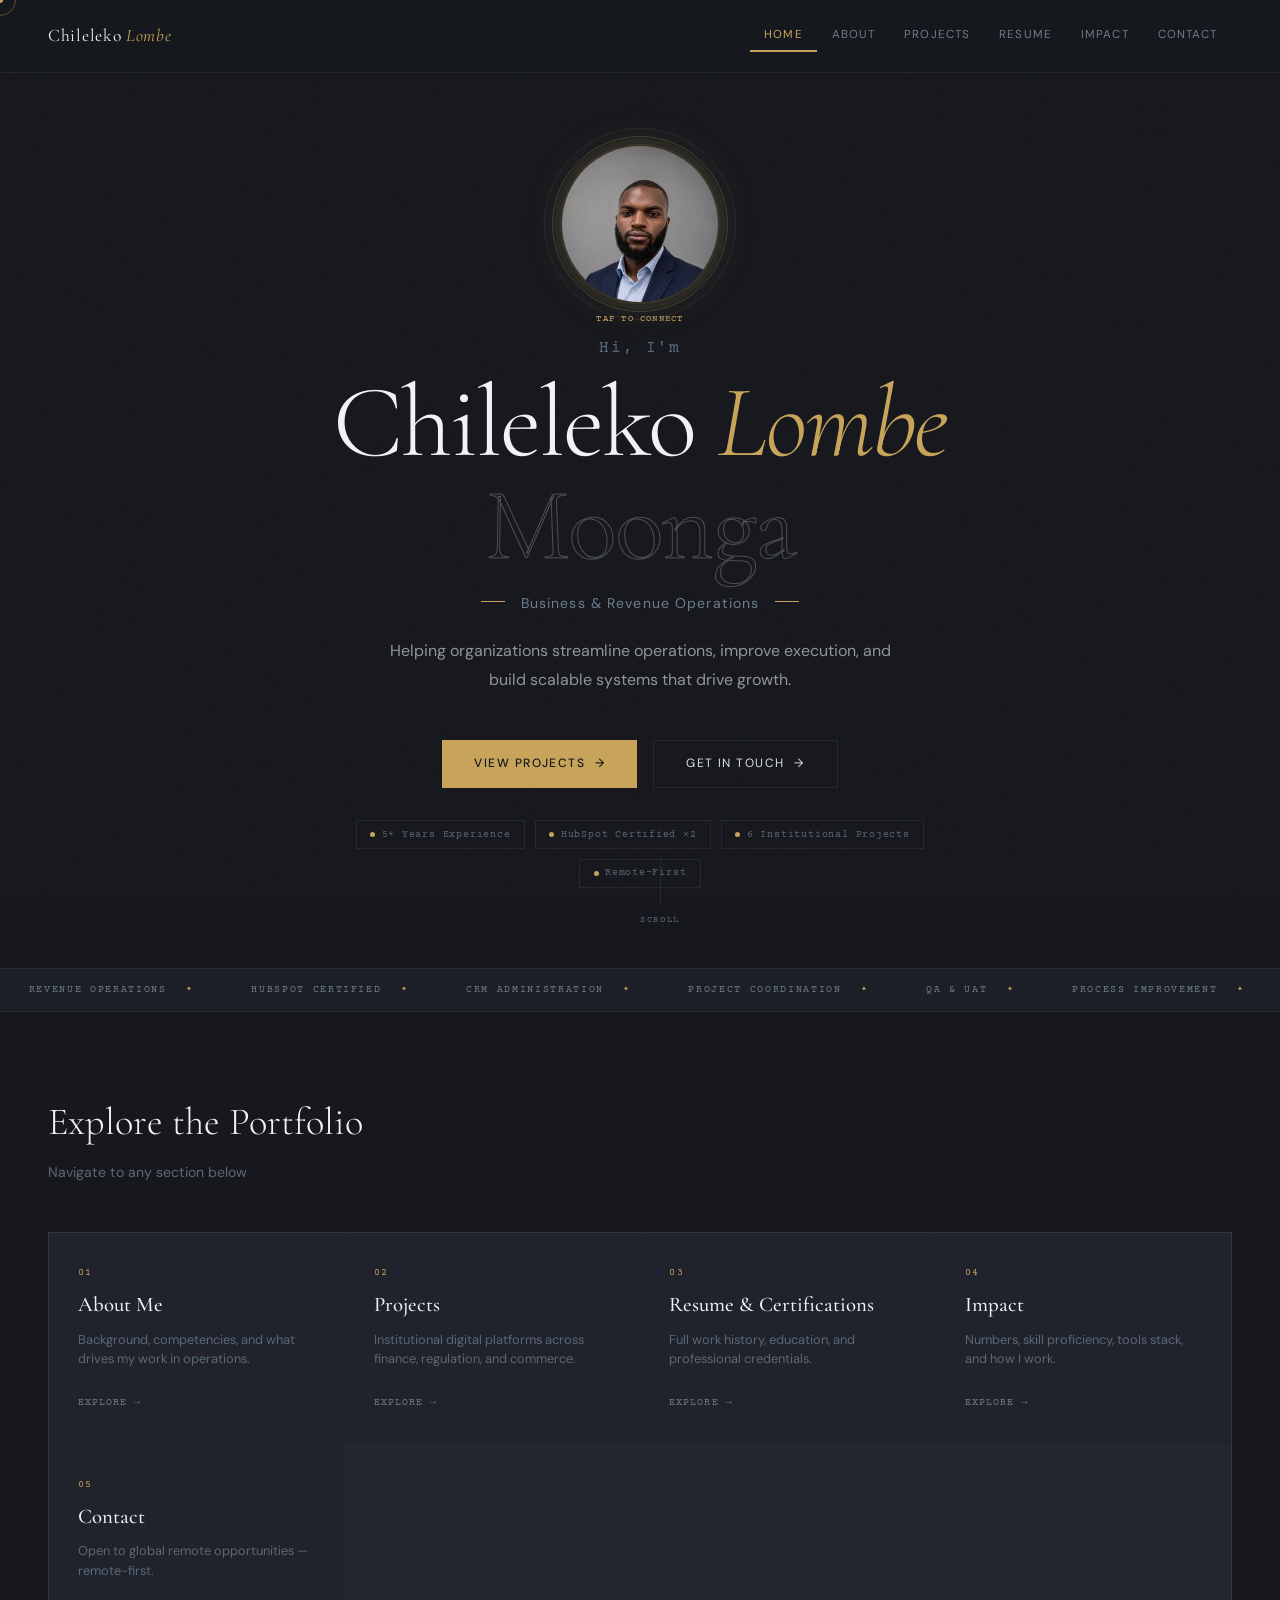
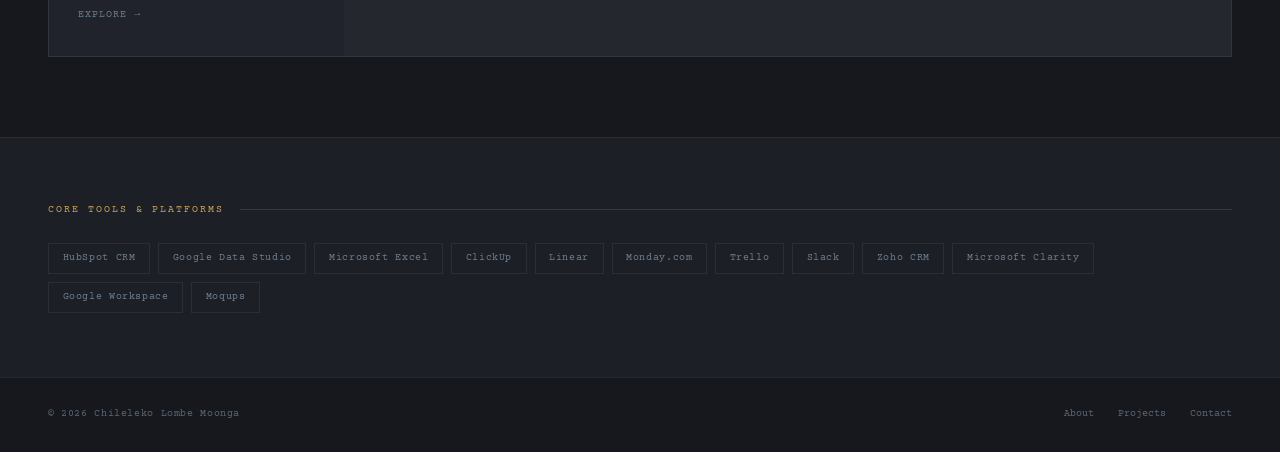
==== commit 9909537e: "Update index.html" ====
--- a/index.html
+++ b/index.html
@@ -1,5 +1,4 @@
 <!DOCTYPE html>
-
 <html lang="en">
 <head>
   <meta charset="UTF-8"/>
@@ -12,597 +11,594 @@
   <style>
     *, *::before, *::after { box-sizing: border-box; margin: 0; padding: 0; }
 
-```
-:root {
-  color-scheme: dark;
-  --bg:         #16181d;
-  --bg-mid:     #1c1f26;
-  --bg-card:    #20232b;
-  --bg-hover:   #252931;
-  --gold:       #c8a45a;
-  --gold-light: #dfc07e;
-  --silver:     #a8b4c0;
-  --silver-dim: #6e7e8e;
-  --cream:      #dde2e8;
-  --white:      #f0f2f5;
-  --muted:      #5a6878;
-  --border:     rgba(168,180,192,0.1);
-  --border-gold:rgba(200,164,90,0.2);
-  --green:      #4db885;
-}
-
-html { scroll-behavior: smooth; background: #16181d; }
-
-body {
-  font-family: 'DM Sans', sans-serif;
-  background: #16181d !important;
-  color: #dde2e8 !important;
-  line-height: 1.6;
-  overflow-x: hidden;
-  min-height: 100vh;
-  cursor: none;
-}
-
-/* ── CUSTOM CURSOR ── */
-.cursor-dot {
-  width: 6px; height: 6px;
-  background: var(--gold);
-  border-radius: 50%;
-  position: fixed; pointer-events: none; z-index: 9999;
-  transform: translate(-50%, -50%);
-  transition: transform 0.1s;
-}
-
-.cursor-ring {
-  width: 32px; height: 32px;
-  border: 1px solid rgba(200,164,90,0.4);
-  border-radius: 50%;
-  position: fixed; pointer-events: none; z-index: 9998;
-  transform: translate(-50%, -50%);
-  transition: all 0.15s ease;
-}
-
-.cursor-ring.hover {
-  width: 48px; height: 48px;
-  border-color: var(--gold);
-  background: rgba(200,164,90,0.06);
-}
-
-/* ── GRAIN ── */
-body::after {
-  content: '';
-  position: fixed; inset: 0;
-  background-image: url("data:image/svg+xml,%3Csvg viewBox='0 0 256 256' xmlns='http://www.w3.org/2000/svg'%3E%3Cfilter id='n'%3E%3CfeTurbulence type='fractalNoise' baseFrequency='0.9' numOctaves='4' stitchTiles='stitch'/%3E%3C/filter%3E%3Crect width='100%25' height='100%25' filter='url(%23n)' opacity='0.04'/%3E%3C/svg%3E");
-  pointer-events: none; z-index: 1; opacity: 0.5;
-}
-
-/* ── NAV ── */
-nav {
-  position: fixed; top: 0; left: 0; right: 0; z-index: 100;
-  display: flex; justify-content: space-between; align-items: center;
-  padding: 1.2rem 3rem;
-  background: rgba(22,24,29,0.88);
-  backdrop-filter: blur(16px);
-  border-bottom: 1px solid var(--border);
-}
-
-.nav-logo {
-  font-family: 'Cormorant Garamond', serif;
-  font-size: 1.1rem; font-weight: 400; letter-spacing: 0.04em;
-  color: var(--white); text-decoration: none;
-}
-
-.nav-logo em { font-style: italic; color: var(--gold); }
-
-.nav-links { display: flex; gap: 0; list-style: none; }
-
-.nav-links a {
-  display: block; padding: 0.4rem 0.9rem;
-  font-size: 0.72rem; letter-spacing: 0.1em; text-transform: uppercase;
-  color: var(--silver-dim); text-decoration: none;
-  border-bottom: 2px solid transparent;
-  transition: color 0.2s, border-color 0.2s;
-}
-
-.nav-links a:hover, .nav-links a.active {
-  color: var(--gold); border-color: var(--gold);
-}
-
-/* ── HERO ── */
-.hero {
-  min-height: 100vh;
-  position: relative; overflow: hidden;
-  display: flex; flex-direction: column;
-  align-items: center; justify-content: center;
-  padding: 9rem 3rem 5rem;
-  text-align: center;
-}
-
-/* Photo circle */
-.hero-photo-wrap {
-  position: relative; z-index: 2; margin-bottom: 2rem;
-  opacity: 0; animation: fadeSlideUp 0.8s ease forwards; animation-delay: 0.1s;
-}
-
-.hero-photo-circle {
-  width: 160px; height: 160px; border-radius: 50%;
-  overflow: hidden; position: relative;
-  border: 2px solid var(--border-gold);
-  box-shadow: 0 0 0 6px rgba(200,164,90,0.07), 0 0 40px rgba(200,164,90,0.12);
-  transition: box-shadow 0.4s ease;
-  cursor: pointer;
-}
-
-.hero-photo-circle:hover {
-  box-shadow: 0 0 0 8px rgba(200,164,90,0.12), 0 0 60px rgba(200,164,90,0.2);
-}
-
-.hero-photo-circle img {
-  width: 100%; height: 100%;
-  object-fit: cover; object-position: center top;
-  display: block; filter: grayscale(10%);
-  transition: filter 0.4s ease, transform 0.4s ease;
-}
-
-.hero-photo-circle:hover img { filter: grayscale(0%); transform: scale(1.04); }
-
-/* Tap hint ring animation */
-.photo-ring {
-  position: absolute; inset: -8px; border-radius: 50%;
-  border: 1px solid rgba(200,164,90,0.25);
-  animation: ringPulse 3s ease-in-out infinite;
-  pointer-events: none;
-}
-
-.photo-ring-2 {
-  position: absolute; inset: -16px; border-radius: 50%;
-  border: 1px solid rgba(200,164,90,0.1);
-  animation: ringPulse 3s ease-in-out infinite; animation-delay: 0.5s;
-  pointer-events: none;
-}
-
-@keyframes ringPulse {
-  0%,100% { opacity: 1; transform: scale(1); }
-  50%      { opacity: 0.4; transform: scale(1.03); }
-}
-
-/* Tap hint label */
-.tap-hint {
-  position: absolute; bottom: -22px; left: 50%; transform: translateX(-50%);
-  font-family: 'Courier Prime', monospace;
-  font-size: 0.55rem; letter-spacing: 0.14em; text-transform: uppercase;
-  color: var(--gold); white-space: nowrap;
-  animation: blink 2.5s ease-in-out infinite;
-}
-
-@keyframes blink { 0%,100%{opacity:1} 50%{opacity:0.25} }
-
-/* Reveal overlay */
-.reveal-overlay {
-  position: fixed; inset: 0;
-  background: rgba(22,24,29,0.96);
-  backdrop-filter: blur(12px);
-  display: flex; flex-direction: column;
-  align-items: center; justify-content: center;
-  gap: 1.4rem; padding: 2.5rem;
-  opacity: 0; pointer-events: none;
-  transition: opacity 0.35s ease;
-  z-index: 999;
-}
-
-.reveal-overlay.show { opacity: 1; pointer-events: all; }
-
-.reveal-photo-mini {
-  width: 72px; height: 72px; border-radius: 50%; overflow: hidden;
-  border: 2px solid var(--border-gold);
-  margin-bottom: 0.5rem;
-}
-
-.reveal-photo-mini img { width: 100%; height: 100%; object-fit: cover; object-position: center top; }
-
-.reveal-joke {
-  font-family: 'Cormorant Garamond', serif;
-  font-size: 1.15rem; font-style: italic;
-  color: var(--gold-light); text-align: center; line-height: 1.65;
-  max-width: 320px;
-}
-
-.reveal-divider {
-  width: 40px; height: 1px; background: var(--border-gold);
-}
-
-.reveal-joke-punchline {
-  font-family: 'Courier Prime', monospace;
-  font-size: 0.6rem; letter-spacing: 0.1em; text-transform: uppercase;
-  color: var(--muted); text-align: center;
-}
-
-.reveal-contact { display: flex; flex-direction: column; gap: 0.6rem; width: 100%; max-width: 300px; }
-
-.reveal-contact-item {
-  display: flex; align-items: center; gap: 0.8rem;
-  padding: 0.7rem 1rem;
-  border: 1px solid var(--border);
-  text-decoration: none;
-  transition: border-color 0.2s, background 0.2s;
-}
-
-.reveal-contact-item:hover { border-color: var(--border-gold); background: var(--bg-card); }
-.reveal-contact-item svg { flex-shrink: 0; color: var(--gold); }
-.reveal-contact-item span { font-size: 0.82rem; color: var(--cream); }
-
-.reveal-close {
-  font-family: 'Courier Prime', monospace;
-  font-size: 0.62rem; letter-spacing: 0.14em; text-transform: uppercase;
-  color: var(--muted); cursor: pointer; margin-top: 0.5rem;
-  transition: color 0.2s;
-}
-
-.reveal-close:hover { color: var(--gold); }
-
-/* Hero text */
-.hero-content {
-  position: relative; z-index: 2;
-  display: flex; flex-direction: column;
-  align-items: center; max-width: 700px;
-}
-
-.hero-greeting {
-  font-size: 1rem; color: var(--muted); margin-bottom: 0.6rem;
-  font-family: 'Courier Prime', monospace; letter-spacing: 0.1em;
-  opacity: 0; animation: fadeSlideUp 0.7s ease forwards; animation-delay: 0.3s;
-}
-
-.hero-name {
-  font-family: 'Cormorant Garamond', serif;
-  font-size: clamp(3rem, 8vw, 6.5rem);
-  font-weight: 300; line-height: 1; letter-spacing: -0.02em;
-  color: var(--white); margin-bottom: 1rem;
-  opacity: 0; animation: fadeSlideUp 0.8s ease forwards; animation-delay: 0.4s;
-}
-
-.hero-name .italic { font-style: italic; color: var(--gold); }
-.hero-name .outline { -webkit-text-stroke: 1px rgba(240,242,245,0.25); color: transparent; }
-
-.hero-role-wrap {
-  display: flex; align-items: center; gap: 1rem; margin-bottom: 1.6rem;
-  opacity: 0; animation: fadeSlideUp 0.8s ease forwards; animation-delay: 0.5s;
-}
-
-.role-line { width: 24px; height: 1px; background: var(--gold); flex-shrink: 0; }
-
-.hero-role {
-  font-size: 0.88rem; letter-spacing: 0.08em;
-  color: var(--silver-dim); overflow: hidden; height: 1.4em;
-}
-
-.role-ticker::before { content: "Business & Revenue Operations"; animation: tickerText 8s steps(1) infinite; }
-
-@keyframes tickerText {
-  0%   { content: "Business & Revenue Operations"; }
-  25%  { content: "CRM & HubSpot Specialist"; }
-  50%  { content: "Cross-functional Project Coordinator"; }
-  75%  { content: "QA & Process Improvement"; }
-}
-
-.hero-desc {
-  font-size: 1rem; color: rgba(221,226,232,0.62);
-  max-width: 520px; line-height: 1.8; margin-bottom: 2.8rem; text-align: center;
-  opacity: 0; animation: fadeSlideUp 0.8s ease forwards; animation-delay: 0.6s;
-}
-
-.hero-ctas {
-  display: flex; gap: 1rem; flex-wrap: wrap; justify-content: center;
-  opacity: 0; animation: fadeSlideUp 0.8s ease forwards; animation-delay: 0.72s;
-}
-
-.btn-primary {
-  position: relative; overflow: hidden;
-  display: inline-flex; align-items: center; gap: 0.6rem;
-  padding: 0.85rem 2rem;
-  background: var(--gold); color: var(--bg);
-  font-size: 0.75rem; font-weight: 500; letter-spacing: 0.12em; text-transform: uppercase;
-  text-decoration: none; border: none; cursor: none;
-  transition: transform 0.2s;
-}
-
-.btn-primary::before {
-  content: ''; position: absolute; inset: 0;
-  background: linear-gradient(120deg, transparent 30%, rgba(255,255,255,0.2) 50%, transparent 70%);
-  transform: translateX(-100%); transition: transform 0.5s ease;
-}
-
-.btn-primary:hover { transform: translateY(-2px); }
-.btn-primary:hover::before { transform: translateX(100%); }
-.btn-arrow { display: inline-block; transition: transform 0.25s; }
-.btn-primary:hover .btn-arrow { transform: translateX(4px); }
-
-.btn-ghost {
-  position: relative; overflow: hidden;
-  display: inline-flex; align-items: center; gap: 0.6rem;
-  padding: 0.85rem 2rem; background: transparent; color: var(--cream);
-  font-size: 0.75rem; letter-spacing: 0.12em; text-transform: uppercase;
-  text-decoration: none; border: 1px solid var(--border); cursor: none;
-  transition: border-color 0.25s, color 0.25s, transform 0.2s;
-}
-
-.btn-ghost::before {
-  content: ''; position: absolute; inset: 0;
-  background: var(--border); transform: scaleX(0); transform-origin: left;
-  transition: transform 0.3s ease;
-}
-
-.btn-ghost:hover { border-color: var(--silver); color: var(--white); transform: translateY(-2px); }
-.btn-ghost:hover::before { transform: scaleX(1); }
-.btn-ghost span, .btn-ghost .btn-arrow { position: relative; z-index: 1; }
-.btn-ghost .btn-arrow { transition: transform 0.25s; }
-.btn-ghost:hover .btn-arrow { transform: translateX(4px); }
-
-/* Stat chips below buttons */
-.hero-chips {
-  display: flex; gap: 0.6rem; flex-wrap: wrap; justify-content: center;
-  margin-top: 2rem;
-  opacity: 0; animation: fadeSlideUp 0.8s ease forwards; animation-delay: 0.85s;
-}
-
-.hero-chip {
-  display: flex; align-items: center; gap: 0.4rem;
-  padding: 0.35rem 0.85rem;
-  border: 1px solid var(--border);
-  font-family: 'Courier Prime', monospace;
-  font-size: 0.62rem; letter-spacing: 0.08em; color: var(--muted);
-  transition: border-color 0.2s, color 0.2s;
-}
-
-.hero-chip:hover { border-color: var(--border-gold); color: var(--gold); }
-.hero-chip-dot { width: 5px; height: 5px; border-radius: 50%; background: var(--gold); flex-shrink: 0; }
-
-/* Scroll indicator */
-.scroll-indicator {
-  position: absolute; bottom: 2.5rem; left: 50%; transform: translateX(-50%);
-  display: flex; flex-direction: column; align-items: center; gap: 0.5rem;
-  opacity: 0; animation: fadeSlideUp 0.8s ease forwards; animation-delay: 1s;
-  z-index: 2;
-}
-
-.scroll-track {
-  width: 1px; height: 48px; background: var(--border);
-  position: relative; overflow: hidden;
-}
-
-.scroll-fill {
-  position: absolute; top: 0; left: 0; right: 0; background: var(--gold);
-  animation: scrollFill 2s ease-in-out infinite;
-}
-
-@keyframes scrollFill {
-  0%   { height: 0%; top: 0; }
-  50%  { height: 100%; top: 0; }
-  100% { height: 0%; top: 100%; }
-}
-
-.scroll-text {
-  font-family: 'Courier Prime', monospace;
-  font-size: 0.58rem; letter-spacing: 0.18em; text-transform: uppercase; color: var(--muted);
-}
-
-@keyframes fadeSlideUp { from{opacity:0;transform:translateY(20px)} to{opacity:1;transform:translateY(0)} }
-
-@media (max-width: 768px) {
-  .hero { padding: 8rem 1.4rem 4rem; }
-  .hero-photo-circle { width: 130px; height: 130px; }
-}
-
-@media (max-width: 520px) {
-  .nav-links { display: none; }
-  body { cursor: auto; }
-  .cursor-dot, .cursor-ring { display: none; }
-  .btn-primary, .btn-ghost { cursor: pointer; }
-}
-
-
-    /* ── MARQUEE ── */
-.marquee-wrap {
-  overflow: hidden; border-top: 1px solid var(--border);
-  border-bottom: 1px solid var(--border);
-  padding: 0.8rem 0;
-  background: var(--bg-mid);
-  position: relative; z-index: 2;
-}
-
-.marquee-track {
-  display: flex; width: max-content;
-  animation: marquee 24s linear infinite;
-}
-
-.marquee-item {
-  display: inline-flex; align-items: center; gap: 1.2rem;
-  padding: 0 1.8rem;
-  font-family: 'Courier Prime', monospace;
-  font-size: 0.65rem; letter-spacing: 0.16em; text-transform: uppercase;
-  color: var(--silver-dim); white-space: nowrap;
-}
-
-.marquee-item .dot { color: var(--gold); font-size: 0.45rem; }
-
-@keyframes marquee { from{transform:translateX(0)} to{transform:translateX(-50%)} }
-
-/* ── QUICK NAV CARDS ── */
-.cards-section {
-  position: relative; z-index: 2;
-  padding: 5rem 3rem;
-}
-
-.cards-heading {
-  font-family: 'Cormorant Garamond', serif;
-  font-size: clamp(1.6rem, 3vw, 2.4rem); font-weight: 300;
-  color: var(--white); margin-bottom: 0.5rem;
-}
-
-.cards-sub {
-  font-size: 0.88rem; color: var(--muted);
-  margin-bottom: 3rem;
-}
-
-.cards-grid {
-  display: grid;
-  grid-template-columns: repeat(auto-fill, minmax(260px, 1fr));
-  gap: 1px; background: var(--border);
-  border: 1px solid var(--border);
-}
-
-.nav-card {
-  background: var(--bg-card);
-  padding: 2rem 1.8rem;
-  text-decoration: none;
-  display: flex; flex-direction: column;
-  gap: 0.5rem;
-  transition: background 0.25s;
-  position: relative; overflow: hidden;
-  cursor: none;
-}
-
-.nav-card-shine {
-  position: absolute; inset: 0;
-  background: linear-gradient(135deg, transparent 40%, rgba(200,164,90,0.04) 60%, transparent 80%);
-  opacity: 0; transition: opacity 0.3s;
-}
-
-.nav-card:hover { background: var(--bg-hover); }
-.nav-card:hover .nav-card-shine { opacity: 1; }
-
-.nav-card-bar {
-  position: absolute; bottom: 0; left: 0;
-  height: 2px; width: 0;
-  background: linear-gradient(to right, var(--gold), var(--gold-light));
-  transition: width 0.35s ease;
-}
-
-.nav-card:hover .nav-card-bar { width: 100%; }
-
-.nav-card-num {
-  font-family: 'Courier Prime', monospace;
-  font-size: 0.6rem; letter-spacing: 0.14em; color: var(--gold);
-}
-
-.nav-card-title {
-  font-family: 'Cormorant Garamond', serif;
-  font-size: 1.3rem; font-weight: 500; color: var(--white);
-}
-
-.nav-card-desc {
-  font-size: 0.8rem; color: var(--muted); line-height: 1.5;
-}
-
-.nav-card-arrow {
-  margin-top: auto; padding-top: 1.2rem;
-  font-size: 0.9rem; color: var(--silver-dim);
-  display: flex; align-items: center; gap: 0.4rem;
-  font-family: 'Courier Prime', monospace;
-  font-size: 0.65rem; letter-spacing: 0.1em; text-transform: uppercase;
-  transition: color 0.2s, gap 0.2s;
-}
-
-.nav-card:hover .nav-card-arrow { color: var(--gold); gap: 0.7rem; }
-
-/* ── TOOLS STRIP ── */
-.tools-strip {
-  position: relative; z-index: 2;
-  padding: 4rem 3rem;
-  border-top: 1px solid var(--border);
-  background: var(--bg-mid);
-}
-
-.tools-label {
-  font-family: 'Courier Prime', monospace;
-  font-size: 0.62rem; letter-spacing: 0.2em; text-transform: uppercase;
-  color: var(--gold); margin-bottom: 1.6rem;
-  display: flex; align-items: center; gap: 1rem;
-}
-
-.tools-label::after {
-  content: ''; flex: 1; height: 1px; background: var(--border-gold);
-}
-
-.tools-row { display: flex; flex-wrap: wrap; gap: 0.5rem; }
-
-.tool-chip {
-  padding: 0.38rem 0.85rem;
-  border: 1px solid var(--border);
-  background: transparent;
-  font-family: 'Courier Prime', monospace;
-  font-size: 0.65rem; letter-spacing: 0.06em;
-  color: var(--silver-dim);
-  transition: border-color 0.2s, color 0.2s, background 0.2s;
-}
-
-.tool-chip:hover {
-  border-color: var(--gold); color: var(--gold);
-  background: rgba(200,164,90,0.05);
-}
-
-/* ── FOOTER ── */
-footer {
-  position: relative; z-index: 2;
-  padding: 1.8rem 3rem;
-  border-top: 1px solid var(--border);
-  display: flex; justify-content: space-between; align-items: center;
-}
-
-.footer-copy {
-  font-family: 'Courier Prime', monospace;
-  font-size: 0.65rem; color: var(--muted); letter-spacing: 0.06em;
-}
-
-.footer-links { display: flex; gap: 1.5rem; }
-
-.footer-links a {
-  font-family: 'Courier Prime', monospace;
-  font-size: 0.65rem; color: var(--muted);
-  text-decoration: none; transition: color 0.2s;
-}
-
-.footer-links a:hover { color: var(--gold); }
-
-/* ── ANIMATIONS ── */
-@keyframes fadeSlideUp {
-  from { opacity: 0; transform: translateY(24px); }
-  to   { opacity: 1; transform: translateY(0); }
-}
-
-@keyframes fadeSlideLeft {
-  from { opacity: 0; transform: translateX(24px); }
-  to   { opacity: 1; transform: translateX(0); }
-}
-
-/* ── RESPONSIVE ── */
-@media (max-width: 960px) {
-  .hero {
-    grid-template-columns: 1fr;
-    grid-template-rows: auto auto auto;
-  }
-  .hero-photo-wrap { grid-column: 1; grid-row: 1; margin-bottom: 1rem; }
-  .hero-photo-frame { width: 160px; height: 200px; margin: 0 auto; }
-  .hero-content { grid-column: 1 !important; grid-row: 2 !important; }
-  .scroll-indicator { grid-column: 1; grid-row: 3; position: static; margin-top: 2rem; flex-direction: row; }
-}
-
-@media (max-width: 768px) {
-  nav { padding: 1rem 1.4rem; }
-  .nav-links a { padding: 0.4rem 0.55rem; font-size: 0.65rem; }
-  .hero { padding: 8rem 1.4rem 4rem; }
-  .cards-section, .tools-strip { padding-left: 1.4rem; padding-right: 1.4rem; }
-  .scroll-indicator { display: none; }
-  footer { padding: 1.5rem 1.4rem; flex-direction: column; gap: 0.8rem; }
-}
-
-@media (max-width: 520px) {
-  .nav-links { display: none; }
-  body { cursor: auto; }
-  .cursor-dot, .cursor-ring { display: none; }
-}
-```
-
+    :root {
+      color-scheme: dark;
+      --bg:         #16181d;
+      --bg-mid:     #1c1f26;
+      --bg-card:    #20232b;
+      --bg-hover:   #252931;
+      --gold:       #c8a45a;
+      --gold-light: #dfc07e;
+      --silver:     #a8b4c0;
+      --silver-dim: #6e7e8e;
+      --cream:      #dde2e8;
+      --white:      #f0f2f5;
+      --muted:      #5a6878;
+      --border:     rgba(168,180,192,0.1);
+      --border-gold:rgba(200,164,90,0.2);
+      --green:      #4db885;
+    }
+
+    html { scroll-behavior: smooth; background: #16181d; }
+
+    body {
+      font-family: 'DM Sans', sans-serif;
+      background: #16181d !important;
+      color: #dde2e8 !important;
+      line-height: 1.6;
+      overflow-x: hidden;
+      min-height: 100vh;
+      cursor: none;
+    }
+
+    /* ── CUSTOM CURSOR ── */
+    .cursor-dot {
+      width: 6px; height: 6px;
+      background: var(--gold);
+      border-radius: 50%;
+      position: fixed; pointer-events: none; z-index: 9999;
+      transform: translate(-50%, -50%);
+      transition: transform 0.1s;
+    }
+
+    .cursor-ring {
+      width: 32px; height: 32px;
+      border: 1px solid rgba(200,164,90,0.4);
+      border-radius: 50%;
+      position: fixed; pointer-events: none; z-index: 9998;
+      transform: translate(-50%, -50%);
+      transition: all 0.15s ease;
+    }
+
+    .cursor-ring.hover {
+      width: 48px; height: 48px;
+      border-color: var(--gold);
+      background: rgba(200,164,90,0.06);
+    }
+
+    /* ── GRAIN ── */
+    body::after {
+      content: '';
+      position: fixed; inset: 0;
+      background-image: url("data:image/svg+xml,%3Csvg viewBox='0 0 256 256' xmlns='http://www.w3.org/2000/svg'%3E%3Cfilter id='n'%3E%3CfeTurbulence type='fractalNoise' baseFrequency='0.9' numOctaves='4' stitchTiles='stitch'/%3E%3C/filter%3E%3Crect width='100%25' height='100%25' filter='url(%23n)' opacity='0.04'/%3E%3C/svg%3E");
+      pointer-events: none; z-index: 1; opacity: 0.5;
+    }
+
+    /* ── NAV ── */
+    nav {
+      position: fixed; top: 0; left: 0; right: 0; z-index: 100;
+      display: flex; justify-content: space-between; align-items: center;
+      padding: 1.2rem 3rem;
+      background: rgba(22,24,29,0.88);
+      backdrop-filter: blur(16px);
+      border-bottom: 1px solid var(--border);
+    }
+
+    .nav-logo {
+      font-family: 'Cormorant Garamond', serif;
+      font-size: 1.1rem; font-weight: 400; letter-spacing: 0.04em;
+      color: var(--white); text-decoration: none;
+    }
+
+    .nav-logo em { font-style: italic; color: var(--gold); }
+
+    .nav-links { display: flex; gap: 0; list-style: none; }
+
+    .nav-links a {
+      display: block; padding: 0.4rem 0.9rem;
+      font-size: 0.72rem; letter-spacing: 0.1em; text-transform: uppercase;
+      color: var(--silver-dim); text-decoration: none;
+      border-bottom: 2px solid transparent;
+      transition: color 0.2s, border-color 0.2s;
+    }
+
+    .nav-links a:hover, .nav-links a.active {
+      color: var(--gold); border-color: var(--gold);
+    }
+
+    /* ── HERO ── */
+    .hero {
+      min-height: 100vh;
+      position: relative; overflow: hidden;
+      display: flex; flex-direction: column;
+      align-items: center; justify-content: center;
+      padding: 9rem 3rem 5rem;
+      text-align: center;
+    }
+
+    /* Photo circle */
+    .hero-photo-wrap {
+      position: relative; z-index: 2; margin-bottom: 2rem;
+      opacity: 0; animation: fadeSlideUp 0.8s ease forwards; animation-delay: 0.1s;
+    }
+
+    .hero-photo-circle {
+      width: 160px; height: 160px; border-radius: 50%;
+      overflow: hidden; position: relative;
+      border: 2px solid var(--border-gold);
+      box-shadow: 0 0 0 6px rgba(200,164,90,0.07), 0 0 40px rgba(200,164,90,0.12);
+      transition: box-shadow 0.4s ease;
+      cursor: pointer;
+    }
+
+    .hero-photo-circle:hover {
+      box-shadow: 0 0 0 8px rgba(200,164,90,0.12), 0 0 60px rgba(200,164,90,0.2);
+    }
+
+    .hero-photo-circle img {
+      width: 100%; height: 100%;
+      object-fit: cover; object-position: center top;
+      display: block; filter: grayscale(10%);
+      transition: filter 0.4s ease, transform 0.4s ease;
+    }
+
+    .hero-photo-circle:hover img { filter: grayscale(0%); transform: scale(1.04); }
+
+    /* Tap hint ring animation */
+    .photo-ring {
+      position: absolute; inset: -8px; border-radius: 50%;
+      border: 1px solid rgba(200,164,90,0.25);
+      animation: ringPulse 3s ease-in-out infinite;
+      pointer-events: none;
+    }
+
+    .photo-ring-2 {
+      position: absolute; inset: -16px; border-radius: 50%;
+      border: 1px solid rgba(200,164,90,0.1);
+      animation: ringPulse 3s ease-in-out infinite; animation-delay: 0.5s;
+      pointer-events: none;
+    }
+
+    @keyframes ringPulse {
+      0%,100% { opacity: 1; transform: scale(1); }
+      50%      { opacity: 0.4; transform: scale(1.03); }
+    }
+
+    /* Tap hint label */
+    .tap-hint {
+      position: absolute; bottom: -22px; left: 50%; transform: translateX(-50%);
+      font-family: 'Courier Prime', monospace;
+      font-size: 0.55rem; letter-spacing: 0.14em; text-transform: uppercase;
+      color: var(--gold); white-space: nowrap;
+      animation: blink 2.5s ease-in-out infinite;
+    }
+
+    @keyframes blink { 0%,100%{opacity:1} 50%{opacity:0.25} }
+
+    /* Reveal overlay */
+    .reveal-overlay {
+      position: fixed; inset: 0;
+      background: rgba(22,24,29,0.96);
+      backdrop-filter: blur(12px);
+      display: flex; flex-direction: column;
+      align-items: center; justify-content: center;
+      gap: 1.4rem; padding: 2.5rem;
+      opacity: 0; pointer-events: none;
+      transition: opacity 0.35s ease;
+      z-index: 999;
+    }
+
+    .reveal-overlay.show { opacity: 1; pointer-events: all; }
+
+    .reveal-photo-mini {
+      width: 72px; height: 72px; border-radius: 50%; overflow: hidden;
+      border: 2px solid var(--border-gold);
+      margin-bottom: 0.5rem;
+    }
+
+    .reveal-photo-mini img { width: 100%; height: 100%; object-fit: cover; object-position: center top; }
+
+    .reveal-joke {
+      font-family: 'Cormorant Garamond', serif;
+      font-size: 1.15rem; font-style: italic;
+      color: var(--gold-light); text-align: center; line-height: 1.65;
+      max-width: 320px;
+    }
+
+    .reveal-divider {
+      width: 40px; height: 1px; background: var(--border-gold);
+    }
+
+    .reveal-joke-punchline {
+      font-family: 'Courier Prime', monospace;
+      font-size: 0.6rem; letter-spacing: 0.1em; text-transform: uppercase;
+      color: var(--muted); text-align: center;
+    }
+
+    .reveal-contact { display: flex; flex-direction: column; gap: 0.6rem; width: 100%; max-width: 300px; }
+
+    .reveal-contact-item {
+      display: flex; align-items: center; gap: 0.8rem;
+      padding: 0.7rem 1rem;
+      border: 1px solid var(--border);
+      text-decoration: none;
+      transition: border-color 0.2s, background 0.2s;
+    }
+
+    .reveal-contact-item:hover { border-color: var(--border-gold); background: var(--bg-card); }
+    .reveal-contact-item svg { flex-shrink: 0; color: var(--gold); }
+    .reveal-contact-item span { font-size: 0.82rem; color: var(--cream); }
+
+    .reveal-close {
+      font-family: 'Courier Prime', monospace;
+      font-size: 0.62rem; letter-spacing: 0.14em; text-transform: uppercase;
+      color: var(--muted); cursor: pointer; margin-top: 0.5rem;
+      transition: color 0.2s;
+    }
+
+    .reveal-close:hover { color: var(--gold); }
+
+    /* Hero text */
+    .hero-content {
+      position: relative; z-index: 2;
+      display: flex; flex-direction: column;
+      align-items: center; max-width: 700px;
+    }
+
+    .hero-greeting {
+      font-size: 1rem; color: var(--muted); margin-bottom: 0.6rem;
+      font-family: 'Courier Prime', monospace; letter-spacing: 0.1em;
+      opacity: 0; animation: fadeSlideUp 0.7s ease forwards; animation-delay: 0.3s;
+    }
+
+    .hero-name {
+      font-family: 'Cormorant Garamond', serif;
+      font-size: clamp(3rem, 8vw, 6.5rem);
+      font-weight: 300; line-height: 1; letter-spacing: -0.02em;
+      color: var(--white); margin-bottom: 1rem;
+      opacity: 0; animation: fadeSlideUp 0.8s ease forwards; animation-delay: 0.4s;
+    }
+
+    .hero-name .italic { font-style: italic; color: var(--gold); }
+    .hero-name .outline { -webkit-text-stroke: 1px rgba(240,242,245,0.25); color: transparent; }
+
+    .hero-role-wrap {
+      display: flex; align-items: center; gap: 1rem; margin-bottom: 1.6rem;
+      opacity: 0; animation: fadeSlideUp 0.8s ease forwards; animation-delay: 0.5s;
+    }
+
+    .role-line { width: 24px; height: 1px; background: var(--gold); flex-shrink: 0; }
+
+    .hero-role {
+      font-size: 0.88rem; letter-spacing: 0.08em;
+      color: var(--silver-dim); overflow: hidden; height: 1.4em;
+    }
+
+    .role-ticker::before { content: "Business & Revenue Operations"; animation: tickerText 8s steps(1) infinite; }
+
+    @keyframes tickerText {
+      0%   { content: "Business & Revenue Operations"; }
+      25%  { content: "CRM & HubSpot Specialist"; }
+      50%  { content: "Cross-functional Project Coordinator"; }
+      75%  { content: "QA & Process Improvement"; }
+    }
+
+    .hero-desc {
+      font-size: 1rem; color: rgba(221,226,232,0.62);
+      max-width: 520px; line-height: 1.8; margin-bottom: 2.8rem; text-align: center;
+      opacity: 0; animation: fadeSlideUp 0.8s ease forwards; animation-delay: 0.6s;
+    }
+
+    .hero-ctas {
+      display: flex; gap: 1rem; flex-wrap: wrap; justify-content: center;
+      opacity: 0; animation: fadeSlideUp 0.8s ease forwards; animation-delay: 0.72s;
+    }
+
+    .btn-primary {
+      position: relative; overflow: hidden;
+      display: inline-flex; align-items: center; gap: 0.6rem;
+      padding: 0.85rem 2rem;
+      background: var(--gold); color: var(--bg);
+      font-size: 0.75rem; font-weight: 500; letter-spacing: 0.12em; text-transform: uppercase;
+      text-decoration: none; border: none; cursor: none;
+      transition: transform 0.2s;
+    }
+
+    .btn-primary::before {
+      content: ''; position: absolute; inset: 0;
+      background: linear-gradient(120deg, transparent 30%, rgba(255,255,255,0.2) 50%, transparent 70%);
+      transform: translateX(-100%); transition: transform 0.5s ease;
+    }
+
+    .btn-primary:hover { transform: translateY(-2px); }
+    .btn-primary:hover::before { transform: translateX(100%); }
+    .btn-arrow { display: inline-block; transition: transform 0.25s; }
+    .btn-primary:hover .btn-arrow { transform: translateX(4px); }
+
+    .btn-ghost {
+      position: relative; overflow: hidden;
+      display: inline-flex; align-items: center; gap: 0.6rem;
+      padding: 0.85rem 2rem; background: transparent; color: var(--cream);
+      font-size: 0.75rem; letter-spacing: 0.12em; text-transform: uppercase;
+      text-decoration: none; border: 1px solid var(--border); cursor: none;
+      transition: border-color 0.25s, color 0.25s, transform 0.2s;
+    }
+
+    .btn-ghost::before {
+      content: ''; position: absolute; inset: 0;
+      background: var(--border); transform: scaleX(0); transform-origin: left;
+      transition: transform 0.3s ease;
+    }
+
+    .btn-ghost:hover { border-color: var(--silver); color: var(--white); transform: translateY(-2px); }
+    .btn-ghost:hover::before { transform: scaleX(1); }
+    .btn-ghost span, .btn-ghost .btn-arrow { position: relative; z-index: 1; }
+    .btn-ghost .btn-arrow { transition: transform 0.25s; }
+    .btn-ghost:hover .btn-arrow { transform: translateX(4px); }
+
+    /* Stat chips below buttons */
+    .hero-chips {
+      display: flex; gap: 0.6rem; flex-wrap: wrap; justify-content: center;
+      margin-top: 2rem;
+      opacity: 0; animation: fadeSlideUp 0.8s ease forwards; animation-delay: 0.85s;
+    }
+
+    .hero-chip {
+      display: flex; align-items: center; gap: 0.4rem;
+      padding: 0.35rem 0.85rem;
+      border: 1px solid var(--border);
+      font-family: 'Courier Prime', monospace;
+      font-size: 0.62rem; letter-spacing: 0.08em; color: var(--muted);
+      transition: border-color 0.2s, color 0.2s;
+    }
+
+    .hero-chip:hover { border-color: var(--border-gold); color: var(--gold); }
+    .hero-chip-dot { width: 5px; height: 5px; border-radius: 50%; background: var(--gold); flex-shrink: 0; }
+
+    /* Scroll indicator */
+    .scroll-indicator {
+      position: absolute; bottom: 2.5rem; left: 50%; transform: translateX(-50%);
+      display: flex; flex-direction: column; align-items: center; gap: 0.5rem;
+      opacity: 0; animation: fadeSlideUp 0.8s ease forwards; animation-delay: 1s;
+      z-index: 2;
+    }
+
+    .scroll-track {
+      width: 1px; height: 48px; background: var(--border);
+      position: relative; overflow: hidden;
+    }
+
+    .scroll-fill {
+      position: absolute; top: 0; left: 0; right: 0; background: var(--gold);
+      animation: scrollFill 2s ease-in-out infinite;
+    }
+
+    @keyframes scrollFill {
+      0%   { height: 0%; top: 0; }
+      50%  { height: 100%; top: 0; }
+      100% { height: 0%; top: 100%; }
+    }
+
+    .scroll-text {
+      font-family: 'Courier Prime', monospace;
+      font-size: 0.58rem; letter-spacing: 0.18em; text-transform: uppercase; color: var(--muted);
+    }
+
+    @keyframes fadeSlideUp { from{opacity:0;transform:translateY(20px)} to{opacity:1;transform:translateY(0)} }
+
+    @media (max-width: 768px) {
+      .hero { padding: 8rem 1.4rem 4rem; }
+      .hero-photo-circle { width: 130px; height: 130px; }
+    }
+
+    @media (max-width: 520px) {
+      .nav-links { display: none; }
+      body { cursor: auto; }
+      .cursor-dot, .cursor-ring { display: none; }
+      .btn-primary, .btn-ghost { cursor: pointer; }
+    }
+
+    
+        /* ── MARQUEE ── */
+    .marquee-wrap {
+      overflow: hidden; border-top: 1px solid var(--border);
+      border-bottom: 1px solid var(--border);
+      padding: 0.8rem 0;
+      background: var(--bg-mid);
+      position: relative; z-index: 2;
+    }
+
+    .marquee-track {
+      display: flex; width: max-content;
+      animation: marquee 24s linear infinite;
+    }
+
+    .marquee-item {
+      display: inline-flex; align-items: center; gap: 1.2rem;
+      padding: 0 1.8rem;
+      font-family: 'Courier Prime', monospace;
+      font-size: 0.65rem; letter-spacing: 0.16em; text-transform: uppercase;
+      color: var(--silver-dim); white-space: nowrap;
+    }
+
+    .marquee-item .dot { color: var(--gold); font-size: 0.45rem; }
+
+    @keyframes marquee { from{transform:translateX(0)} to{transform:translateX(-50%)} }
+
+    /* ── QUICK NAV CARDS ── */
+    .cards-section {
+      position: relative; z-index: 2;
+      padding: 5rem 3rem;
+    }
+
+    .cards-heading {
+      font-family: 'Cormorant Garamond', serif;
+      font-size: clamp(1.6rem, 3vw, 2.4rem); font-weight: 300;
+      color: var(--white); margin-bottom: 0.5rem;
+    }
+
+    .cards-sub {
+      font-size: 0.88rem; color: var(--muted);
+      margin-bottom: 3rem;
+    }
+
+    .cards-grid {
+      display: grid;
+      grid-template-columns: repeat(auto-fill, minmax(260px, 1fr));
+      gap: 1px; background: var(--border);
+      border: 1px solid var(--border);
+    }
+
+    .nav-card {
+      background: var(--bg-card);
+      padding: 2rem 1.8rem;
+      text-decoration: none;
+      display: flex; flex-direction: column;
+      gap: 0.5rem;
+      transition: background 0.25s;
+      position: relative; overflow: hidden;
+      cursor: none;
+    }
+
+    .nav-card-shine {
+      position: absolute; inset: 0;
+      background: linear-gradient(135deg, transparent 40%, rgba(200,164,90,0.04) 60%, transparent 80%);
+      opacity: 0; transition: opacity 0.3s;
+    }
+
+    .nav-card:hover { background: var(--bg-hover); }
+    .nav-card:hover .nav-card-shine { opacity: 1; }
+
+    .nav-card-bar {
+      position: absolute; bottom: 0; left: 0;
+      height: 2px; width: 0;
+      background: linear-gradient(to right, var(--gold), var(--gold-light));
+      transition: width 0.35s ease;
+    }
+
+    .nav-card:hover .nav-card-bar { width: 100%; }
+
+    .nav-card-num {
+      font-family: 'Courier Prime', monospace;
+      font-size: 0.6rem; letter-spacing: 0.14em; color: var(--gold);
+    }
+
+    .nav-card-title {
+      font-family: 'Cormorant Garamond', serif;
+      font-size: 1.3rem; font-weight: 500; color: var(--white);
+    }
+
+    .nav-card-desc {
+      font-size: 0.8rem; color: var(--muted); line-height: 1.5;
+    }
+
+    .nav-card-arrow {
+      margin-top: auto; padding-top: 1.2rem;
+      font-size: 0.9rem; color: var(--silver-dim);
+      display: flex; align-items: center; gap: 0.4rem;
+      font-family: 'Courier Prime', monospace;
+      font-size: 0.65rem; letter-spacing: 0.1em; text-transform: uppercase;
+      transition: color 0.2s, gap 0.2s;
+    }
+
+    .nav-card:hover .nav-card-arrow { color: var(--gold); gap: 0.7rem; }
+
+    /* ── TOOLS STRIP ── */
+    .tools-strip {
+      position: relative; z-index: 2;
+      padding: 4rem 3rem;
+      border-top: 1px solid var(--border);
+      background: var(--bg-mid);
+    }
+
+    .tools-label {
+      font-family: 'Courier Prime', monospace;
+      font-size: 0.62rem; letter-spacing: 0.2em; text-transform: uppercase;
+      color: var(--gold); margin-bottom: 1.6rem;
+      display: flex; align-items: center; gap: 1rem;
+    }
+
+    .tools-label::after {
+      content: ''; flex: 1; height: 1px; background: var(--border-gold);
+    }
+
+    .tools-row { display: flex; flex-wrap: wrap; gap: 0.5rem; }
+
+    .tool-chip {
+      padding: 0.38rem 0.85rem;
+      border: 1px solid var(--border);
+      background: transparent;
+      font-family: 'Courier Prime', monospace;
+      font-size: 0.65rem; letter-spacing: 0.06em;
+      color: var(--silver-dim);
+      transition: border-color 0.2s, color 0.2s, background 0.2s;
+    }
+
+    .tool-chip:hover {
+      border-color: var(--gold); color: var(--gold);
+      background: rgba(200,164,90,0.05);
+    }
+
+    /* ── FOOTER ── */
+    footer {
+      position: relative; z-index: 2;
+      padding: 1.8rem 3rem;
+      border-top: 1px solid var(--border);
+      display: flex; justify-content: space-between; align-items: center;
+    }
+
+    .footer-copy {
+      font-family: 'Courier Prime', monospace;
+      font-size: 0.65rem; color: var(--muted); letter-spacing: 0.06em;
+    }
+
+    .footer-links { display: flex; gap: 1.5rem; }
+
+    .footer-links a {
+      font-family: 'Courier Prime', monospace;
+      font-size: 0.65rem; color: var(--muted);
+      text-decoration: none; transition: color 0.2s;
+    }
+
+    .footer-links a:hover { color: var(--gold); }
+
+    /* ── ANIMATIONS ── */
+    @keyframes fadeSlideUp {
+      from { opacity: 0; transform: translateY(24px); }
+      to   { opacity: 1; transform: translateY(0); }
+    }
+
+    @keyframes fadeSlideLeft {
+      from { opacity: 0; transform: translateX(24px); }
+      to   { opacity: 1; transform: translateX(0); }
+    }
+
+    /* ── RESPONSIVE ── */
+    @media (max-width: 960px) {
+      .hero {
+        grid-template-columns: 1fr;
+        grid-template-rows: auto auto auto;
+      }
+      .hero-photo-wrap { grid-column: 1; grid-row: 1; margin-bottom: 1rem; }
+      .hero-photo-frame { width: 160px; height: 200px; margin: 0 auto; }
+      .hero-content { grid-column: 1 !important; grid-row: 2 !important; }
+      .scroll-indicator { grid-column: 1; grid-row: 3; position: static; margin-top: 2rem; flex-direction: row; }
+    }
+
+    @media (max-width: 768px) {
+      nav { padding: 1rem 1.4rem; }
+      .nav-links a { padding: 0.4rem 0.55rem; font-size: 0.65rem; }
+      .hero { padding: 8rem 1.4rem 4rem; }
+      .cards-section, .tools-strip { padding-left: 1.4rem; padding-right: 1.4rem; }
+      .scroll-indicator { display: none; }
+      footer { padding: 1.5rem 1.4rem; flex-direction: column; gap: 0.8rem; }
+    }
+
+    @media (max-width: 520px) {
+      .nav-links { display: none; }
+      body { cursor: auto; }
+      .cursor-dot, .cursor-ring { display: none; }
+    }
   </style>
 </head>
 <body>
@@ -623,7 +619,6 @@
 </nav>
 
 <!-- HERO -->
-
 <section class="hero">
   <div class="hero-orb orb-1"></div>
   <div class="hero-orb orb-2"></div>
@@ -631,7 +626,6 @@
   <div class="hero-grid"></div>
 
   <!-- Reveal overlay (tap on photo) -->
-
   <div class="reveal-overlay" id="revealOverlay" onclick="closeReveal(event)">
     <div class="reveal-photo-mini">
       <img src="profile.jpg" alt="Chileleko Lombe Moonga"/>
@@ -653,7 +647,6 @@
   </div>
 
   <!-- Circular photo -->
-
   <div class="hero-photo-wrap">
     <div class="hero-photo-circle" onclick="openReveal()" id="photoCircle">
       <img src="profile.jpg" alt="Chileleko Lombe Moonga"/>
@@ -664,7 +657,6 @@
   </div>
 
   <!-- Text content -->
-
   <div class="hero-content">
     <div class="hero-greeting">Hi, I'm</div>
     <h1 class="hero-name">
@@ -698,7 +690,6 @@
 </section>
 
 <!-- MARQUEE -->
-
 <div class="marquee-wrap" aria-hidden="true">
   <div class="marquee-track">
     <span class="marquee-item">Revenue Operations <span class="dot">✦</span></span>
@@ -725,7 +716,6 @@
 </div>
 
 <!-- CARDS -->
-
 <section class="cards-section">
   <h2 class="cards-heading">Explore the Portfolio</h2>
   <p class="cards-sub">Navigate to any section below</p>
@@ -774,7 +764,6 @@
 </section>
 
 <!-- TOOLS -->
-
 <div class="tools-strip">
   <div class="tools-label">Core Tools &amp; Platforms</div>
   <div class="tools-row">
@@ -838,6 +827,5 @@
     el.addEventListener('mouseleave', () => ring.classList.remove('hover'));
   });
 </script>
-
 </body>
 </html>
